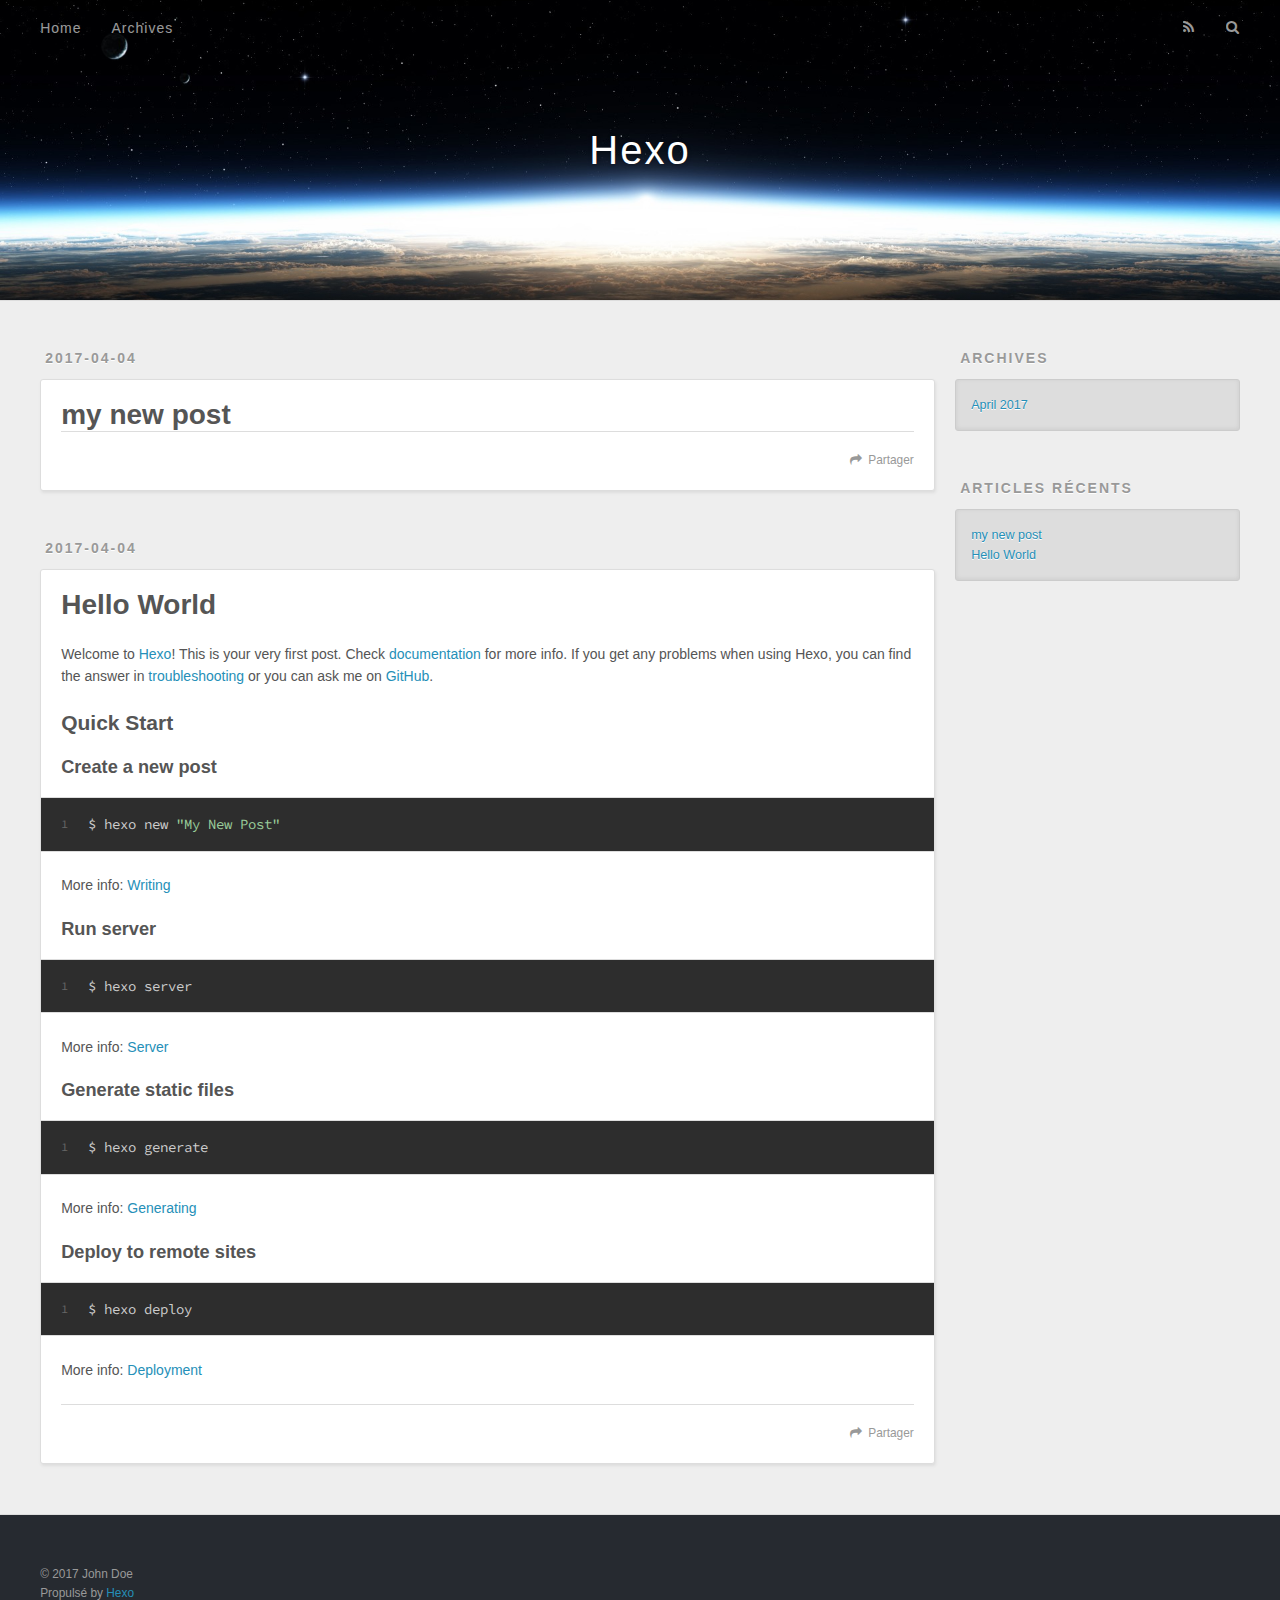
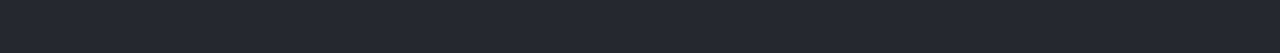
==== index.html @ e457188d "Site updated: 2017-04-04 08:44:00" ====
<!DOCTYPE html>
<html>
<head>
  <meta charset="utf-8">
  
  <title>Hexo</title>
  <meta name="viewport" content="width=device-width, initial-scale=1, maximum-scale=1">
  <meta property="og:type" content="website">
<meta property="og:title" content="Hexo">
<meta property="og:url" content="http://yoursite.com/index.html">
<meta property="og:site_name" content="Hexo">
<meta name="twitter:card" content="summary">
<meta name="twitter:title" content="Hexo">
  
    <link rel="alternate" href="/atom.xml" title="Hexo" type="application/atom+xml">
  
  
    <link rel="icon" href="/favicon.png">
  
  
    <link href="//fonts.googleapis.com/css?family=Source+Code+Pro" rel="stylesheet" type="text/css">
  
  <link rel="stylesheet" href="/css/style.css">
  

</head>

<body>
  <div id="container">
    <div id="wrap">
      <header id="header">
  <div id="banner"></div>
  <div id="header-outer" class="outer">
    <div id="header-title" class="inner">
      <h1 id="logo-wrap">
        <a href="/" id="logo">Hexo</a>
      </h1>
      
    </div>
    <div id="header-inner" class="inner">
      <nav id="main-nav">
        <a id="main-nav-toggle" class="nav-icon"></a>
        
          <a class="main-nav-link" href="/">Home</a>
        
          <a class="main-nav-link" href="/archives">Archives</a>
        
      </nav>
      <nav id="sub-nav">
        
          <a id="nav-rss-link" class="nav-icon" href="/atom.xml" title="Flux RSS"></a>
        
        <a id="nav-search-btn" class="nav-icon" title="Rechercher"></a>
      </nav>
      <div id="search-form-wrap">
        <form action="//google.com/search" method="get" accept-charset="UTF-8" class="search-form"><input type="search" name="q" class="search-form-input" placeholder="Search"><button type="submit" class="search-form-submit">&#xF002;</button><input type="hidden" name="sitesearch" value="http://yoursite.com"></form>
      </div>
    </div>
  </div>
</header>
      <div class="outer">
        <section id="main">
  
    <article id="post-my-new-post" class="article article-type-post" itemscope itemprop="blogPost">
  <div class="article-meta">
    <a href="/2017/04/04/my-new-post/" class="article-date">
  <time datetime="2017-04-04T08:07:03.000Z" itemprop="datePublished">2017-04-04</time>
</a>
    
  </div>
  <div class="article-inner">
    
    
      <header class="article-header">
        
  
    <h1 itemprop="name">
      <a class="article-title" href="/2017/04/04/my-new-post/">my new post</a>
    </h1>
  

      </header>
    
    <div class="article-entry" itemprop="articleBody">
      
        
      
    </div>
    <footer class="article-footer">
      <a data-url="http://yoursite.com/2017/04/04/my-new-post/" data-id="cj13aqd7700019toce6mxoqt7" class="article-share-link">Partager</a>
      
      
    </footer>
  </div>
  
</article>


  
    <article id="post-hello-world" class="article article-type-post" itemscope itemprop="blogPost">
  <div class="article-meta">
    <a href="/2017/04/04/hello-world/" class="article-date">
  <time datetime="2017-04-04T07:59:30.634Z" itemprop="datePublished">2017-04-04</time>
</a>
    
  </div>
  <div class="article-inner">
    
    
      <header class="article-header">
        
  
    <h1 itemprop="name">
      <a class="article-title" href="/2017/04/04/hello-world/">Hello World</a>
    </h1>
  

      </header>
    
    <div class="article-entry" itemprop="articleBody">
      
        <p>Welcome to <a href="https://hexo.io/" target="_blank" rel="external">Hexo</a>! This is your very first post. Check <a href="https://hexo.io/docs/" target="_blank" rel="external">documentation</a> for more info. If you get any problems when using Hexo, you can find the answer in <a href="https://hexo.io/docs/troubleshooting.html" target="_blank" rel="external">troubleshooting</a> or you can ask me on <a href="https://github.com/hexojs/hexo/issues" target="_blank" rel="external">GitHub</a>.</p>
<h2 id="Quick-Start"><a href="#Quick-Start" class="headerlink" title="Quick Start"></a>Quick Start</h2><h3 id="Create-a-new-post"><a href="#Create-a-new-post" class="headerlink" title="Create a new post"></a>Create a new post</h3><figure class="highlight bash"><table><tr><td class="gutter"><pre><div class="line">1</div></pre></td><td class="code"><pre><div class="line">$ hexo new <span class="string">"My New Post"</span></div></pre></td></tr></table></figure>
<p>More info: <a href="https://hexo.io/docs/writing.html" target="_blank" rel="external">Writing</a></p>
<h3 id="Run-server"><a href="#Run-server" class="headerlink" title="Run server"></a>Run server</h3><figure class="highlight bash"><table><tr><td class="gutter"><pre><div class="line">1</div></pre></td><td class="code"><pre><div class="line">$ hexo server</div></pre></td></tr></table></figure>
<p>More info: <a href="https://hexo.io/docs/server.html" target="_blank" rel="external">Server</a></p>
<h3 id="Generate-static-files"><a href="#Generate-static-files" class="headerlink" title="Generate static files"></a>Generate static files</h3><figure class="highlight bash"><table><tr><td class="gutter"><pre><div class="line">1</div></pre></td><td class="code"><pre><div class="line">$ hexo generate</div></pre></td></tr></table></figure>
<p>More info: <a href="https://hexo.io/docs/generating.html" target="_blank" rel="external">Generating</a></p>
<h3 id="Deploy-to-remote-sites"><a href="#Deploy-to-remote-sites" class="headerlink" title="Deploy to remote sites"></a>Deploy to remote sites</h3><figure class="highlight bash"><table><tr><td class="gutter"><pre><div class="line">1</div></pre></td><td class="code"><pre><div class="line">$ hexo deploy</div></pre></td></tr></table></figure>
<p>More info: <a href="https://hexo.io/docs/deployment.html" target="_blank" rel="external">Deployment</a></p>

      
    </div>
    <footer class="article-footer">
      <a data-url="http://yoursite.com/2017/04/04/hello-world/" data-id="cj13aqd7200009toc6gf7w8z1" class="article-share-link">Partager</a>
      
      
    </footer>
  </div>
  
</article>


  

</section>
        
          <aside id="sidebar">
  
    

  
    

  
    
  
    
  <div class="widget-wrap">
    <h3 class="widget-title">Archives</h3>
    <div class="widget">
      <ul class="archive-list"><li class="archive-list-item"><a class="archive-list-link" href="/archives/2017/04/">April 2017</a></li></ul>
    </div>
  </div>


  
    
  <div class="widget-wrap">
    <h3 class="widget-title">Articles récents</h3>
    <div class="widget">
      <ul>
        
          <li>
            <a href="/2017/04/04/my-new-post/">my new post</a>
          </li>
        
          <li>
            <a href="/2017/04/04/hello-world/">Hello World</a>
          </li>
        
      </ul>
    </div>
  </div>

  
</aside>
        
      </div>
      <footer id="footer">
  
  <div class="outer">
    <div id="footer-info" class="inner">
      &copy; 2017 John Doe<br>
      Propulsé by <a href="http://hexo.io/" target="_blank">Hexo</a>
    </div>
  </div>
</footer>
    </div>
    <nav id="mobile-nav">
  
    <a href="/" class="mobile-nav-link">Home</a>
  
    <a href="/archives" class="mobile-nav-link">Archives</a>
  
</nav>
    

<script src="//ajax.googleapis.com/ajax/libs/jquery/2.0.3/jquery.min.js"></script>


  <link rel="stylesheet" href="/fancybox/jquery.fancybox.css">
  <script src="/fancybox/jquery.fancybox.pack.js"></script>


<script src="/js/script.js"></script>

  </div>
</body>
</html>
---- css/style.css ----
body {
  width: 100%;
}
body:before,
body:after {
  content: "";
  display: table;
}
body:after {
  clear: both;
}
html,
body,
div,
span,
applet,
object,
iframe,
h1,
h2,
h3,
h4,
h5,
h6,
p,
blockquote,
pre,
a,
abbr,
acronym,
address,
big,
cite,
code,
del,
dfn,
em,
img,
ins,
kbd,
q,
s,
samp,
small,
strike,
strong,
sub,
sup,
tt,
var,
dl,
dt,
dd,
ol,
ul,
li,
fieldset,
form,
label,
legend,
table,
caption,
tbody,
tfoot,
thead,
tr,
th,
td {
  margin: 0;
  padding: 0;
  border: 0;
  outline: 0;
  font-weight: inherit;
  font-style: inherit;
  font-family: inherit;
  font-size: 100%;
  vertical-align: baseline;
}
body {
  line-height: 1;
  color: #000;
  background: #fff;
}
ol,
ul {
  list-style: none;
}
table {
  border-collapse: separate;
  border-spacing: 0;
  vertical-align: middle;
}
caption,
th,
td {
  text-align: left;
  font-weight: normal;
  vertical-align: middle;
}
a img {
  border: none;
}
input,
button {
  margin: 0;
  padding: 0;
}
input::-moz-focus-inner,
button::-moz-focus-inner {
  border: 0;
  padding: 0;
}
@font-face {
  font-family: FontAwesome;
  font-style: normal;
  font-weight: normal;
  src: url("fonts/fontawesome-webfont.eot?v=#4.0.3");
  src: url("fonts/fontawesome-webfont.eot?#iefix&v=#4.0.3") format("embedded-opentype"), url("fonts/fontawesome-webfont.woff?v=#4.0.3") format("woff"), url("fonts/fontawesome-webfont.ttf?v=#4.0.3") format("truetype"), url("fonts/fontawesome-webfont.svg#fontawesomeregular?v=#4.0.3") format("svg");
}
html,
body,
#container {
  height: 100%;
}
body {
  background: #eee;
  font: 14px "Helvetica Neue", Helvetica, Arial, sans-serif;
  -webkit-text-size-adjust: 100%;
}
.outer {
  max-width: 1220px;
  margin: 0 auto;
  padding: 0 20px;
}
.outer:before,
.outer:after {
  content: "";
  display: table;
}
.outer:after {
  clear: both;
}
.inner {
  display: inline;
  float: left;
  width: 98.33333333333333%;
  margin: 0 0.833333333333333%;
}
.left,
.alignleft {
  float: left;
}
.right,
.alignright {
  float: right;
}
.clear {
  clear: both;
}
#container {
  position: relative;
}
.mobile-nav-on {
  overflow: hidden;
}
#wrap {
  height: 100%;
  width: 100%;
  position: absolute;
  top: 0;
  left: 0;
  -webkit-transition: 0.2s ease-out;
  -moz-transition: 0.2s ease-out;
  -ms-transition: 0.2s ease-out;
  transition: 0.2s ease-out;
  z-index: 1;
  background: #eee;
}
.mobile-nav-on #wrap {
  left: 280px;
}
@media screen and (min-width: 768px) {
  #main {
    display: inline;
    float: left;
    width: 73.33333333333333%;
    margin: 0 0.833333333333333%;
  }
}
.article-date,
.article-category-link,
.archive-year,
.widget-title {
  text-decoration: none;
  text-transform: uppercase;
  letter-spacing: 2px;
  color: #999;
  margin-bottom: 1em;
  margin-left: 5px;
  line-height: 1em;
  text-shadow: 0 1px #fff;
  font-weight: bold;
}
.article-inner,
.archive-article-inner {
  background: #fff;
  -webkit-box-shadow: 1px 2px 3px #ddd;
  box-shadow: 1px 2px 3px #ddd;
  border: 1px solid #ddd;
  border-radius: 3px;
}
.article-entry h1,
.widget h1 {
  font-size: 2em;
}
.article-entry h2,
.widget h2 {
  font-size: 1.5em;
}
.article-entry h3,
.widget h3 {
  font-size: 1.3em;
}
.article-entry h4,
.widget h4 {
  font-size: 1.2em;
}
.article-entry h5,
.widget h5 {
  font-size: 1em;
}
.article-entry h6,
.widget h6 {
  font-size: 1em;
  color: #999;
}
.article-entry hr,
.widget hr {
  border: 1px dashed #ddd;
}
.article-entry strong,
.widget strong {
  font-weight: bold;
}
.article-entry em,
.widget em,
.article-entry cite,
.widget cite {
  font-style: italic;
}
.article-entry sup,
.widget sup,
.article-entry sub,
.widget sub {
  font-size: 0.75em;
  line-height: 0;
  position: relative;
  vertical-align: baseline;
}
.article-entry sup,
.widget sup {
  top: -0.5em;
}
.article-entry sub,
.widget sub {
  bottom: -0.2em;
}
.article-entry small,
.widget small {
  font-size: 0.85em;
}
.article-entry acronym,
.widget acronym,
.article-entry abbr,
.widget abbr {
  border-bottom: 1px dotted;
}
.article-entry ul,
.widget ul,
.article-entry ol,
.widget ol,
.article-entry dl,
.widget dl {
  margin: 0 20px;
  line-height: 1.6em;
}
.article-entry ul ul,
.widget ul ul,
.article-entry ol ul,
.widget ol ul,
.article-entry ul ol,
.widget ul ol,
.article-entry ol ol,
.widget ol ol {
  margin-top: 0;
  margin-bottom: 0;
}
.article-entry ul,
.widget ul {
  list-style: disc;
}
.article-entry ol,
.widget ol {
  list-style: decimal;
}
.article-entry dt,
.widget dt {
  font-weight: bold;
}
#header {
  height: 300px;
  position: relative;
  border-bottom: 1px solid #ddd;
}
#header:before,
#header:after {
  content: "";
  position: absolute;
  left: 0;
  right: 0;
  height: 40px;
}
#header:before {
  top: 0;
  background: -webkit-linear-gradient(rgba(0,0,0,0.2), transparent);
  background: -moz-linear-gradient(rgba(0,0,0,0.2), transparent);
  background: -ms-linear-gradient(rgba(0,0,0,0.2), transparent);
  background: linear-gradient(rgba(0,0,0,0.2), transparent);
}
#header:after {
  bottom: 0;
  background: -webkit-linear-gradient(transparent, rgba(0,0,0,0.2));
  background: -moz-linear-gradient(transparent, rgba(0,0,0,0.2));
  background: -ms-linear-gradient(transparent, rgba(0,0,0,0.2));
  background: linear-gradient(transparent, rgba(0,0,0,0.2));
}
#header-outer {
  height: 100%;
  position: relative;
}
#header-inner {
  position: relative;
  overflow: hidden;
}
#banner {
  position: absolute;
  top: 0;
  left: 0;
  width: 100%;
  height: 100%;
  background: url("images/banner.jpg") center #000;
  -webkit-background-size: cover;
  -moz-background-size: cover;
  background-size: cover;
  z-index: -1;
}
#header-title {
  text-align: center;
  height: 40px;
  position: absolute;
  top: 50%;
  left: 0;
  margin-top: -20px;
}
#logo,
#subtitle {
  text-decoration: none;
  color: #fff;
  font-weight: 300;
  text-shadow: 0 1px 4px rgba(0,0,0,0.3);
}
#logo {
  font-size: 40px;
  line-height: 40px;
  letter-spacing: 2px;
}
#subtitle {
  font-size: 16px;
  line-height: 16px;
  letter-spacing: 1px;
}
#subtitle-wrap {
  margin-top: 16px;
}
#main-nav {
  float: left;
  margin-left: -15px;
}
.nav-icon,
.main-nav-link {
  float: left;
  color: #fff;
  opacity: 0.6;
  text-decoration: none;
  text-shadow: 0 1px rgba(0,0,0,0.2);
  -webkit-transition: opacity 0.2s;
  -moz-transition: opacity 0.2s;
  -ms-transition: opacity 0.2s;
  transition: opacity 0.2s;
  display: block;
  padding: 20px 15px;
}
.nav-icon:hover,
.main-nav-link:hover {
  opacity: 1;
}
.nav-icon {
  font-family: FontAwesome;
  text-align: center;
  font-size: 14px;
  width: 14px;
  height: 14px;
  padding: 20px 15px;
  position: relative;
  cursor: pointer;
}
.main-nav-link {
  font-weight: 300;
  letter-spacing: 1px;
}
@media screen and (max-width: 479px) {
  .main-nav-link {
    display: none;
  }
}
#main-nav-toggle {
  display: none;
}
#main-nav-toggle:before {
  content: "\f0c9";
}
@media screen and (max-width: 479px) {
  #main-nav-toggle {
    display: block;
  }
}
#sub-nav {
  float: right;
  margin-right: -15px;
}
#nav-rss-link:before {
  content: "\f09e";
}
#nav-search-btn:before {
  content: "\f002";
}
#search-form-wrap {
  position: absolute;
  top: 15px;
  width: 150px;
  height: 30px;
  right: -150px;
  opacity: 0;
  -webkit-transition: 0.2s ease-out;
  -moz-transition: 0.2s ease-out;
  -ms-transition: 0.2s ease-out;
  transition: 0.2s ease-out;
}
#search-form-wrap.on {
  opacity: 1;
  right: 0;
}
@media screen and (max-width: 479px) {
  #search-form-wrap {
    width: 100%;
    right: -100%;
  }
}
.search-form {
  position: absolute;
  top: 0;
  left: 0;
  right: 0;
  background: #fff;
  padding: 5px 15px;
  border-radius: 15px;
  -webkit-box-shadow: 0 0 10px rgba(0,0,0,0.3);
  box-shadow: 0 0 10px rgba(0,0,0,0.3);
}
.search-form-input {
  border: none;
  background: none;
  color: #555;
  width: 100%;
  font: 13px "Helvetica Neue", Helvetica, Arial, sans-serif;
  outline: none;
}
.search-form-input::-webkit-search-results-decoration,
.search-form-input::-webkit-search-cancel-button {
  -webkit-appearance: none;
}
.search-form-submit {
  position: absolute;
  top: 50%;
  right: 10px;
  margin-top: -7px;
  font: 13px FontAwesome;
  border: none;
  background: none;
  color: #bbb;
  cursor: pointer;
}
.search-form-submit:hover,
.search-form-submit:focus {
  color: #777;
}
.article {
  margin: 50px 0;
}
.article-inner {
  overflow: hidden;
}
.article-meta:before,
.article-meta:after {
  content: "";
  display: table;
}
.article-meta:after {
  clear: both;
}
.article-date {
  float: left;
}
.article-category {
  float: left;
  line-height: 1em;
  color: #ccc;
  text-shadow: 0 1px #fff;
  margin-left: 8px;
}
.article-category:before {
  content: "\2022";
}
.article-category-link {
  margin: 0 12px 1em;
}
.article-header {
  padding: 20px 20px 0;
}
.article-title {
  text-decoration: none;
  font-size: 2em;
  font-weight: bold;
  color: #555;
  line-height: 1.1em;
  -webkit-transition: color 0.2s;
  -moz-transition: color 0.2s;
  -ms-transition: color 0.2s;
  transition: color 0.2s;
}
a.article-title:hover {
  color: #258fb8;
}
.article-entry {
  color: #555;
  padding: 0 20px;
}
.article-entry:before,
.article-entry:after {
  content: "";
  display: table;
}
.article-entry:after {
  clear: both;
}
.article-entry p,
.article-entry table {
  line-height: 1.6em;
  margin: 1.6em 0;
}
.article-entry h1,
.article-entry h2,
.article-entry h3,
.article-entry h4,
.article-entry h5,
.article-entry h6 {
  font-weight: bold;
}
.article-entry h1,
.article-entry h2,
.article-entry h3,
.article-entry h4,
.article-entry h5,
.article-entry h6 {
  line-height: 1.1em;
  margin: 1.1em 0;
}
.article-entry a {
  color: #258fb8;
  text-decoration: none;
}
.article-entry a:hover {
  text-decoration: underline;
}
.article-entry ul,
.article-entry ol,
.article-entry dl {
  margin-top: 1.6em;
  margin-bottom: 1.6em;
}
.article-entry img,
.article-entry video {
  max-width: 100%;
  height: auto;
  display: block;
  margin: auto;
}
.article-entry iframe {
  border: none;
}
.article-entry table {
  width: 100%;
  border-collapse: collapse;
  border-spacing: 0;
}
.article-entry th {
  font-weight: bold;
  border-bottom: 3px solid #ddd;
  padding-bottom: 0.5em;
}
.article-entry td {
  border-bottom: 1px solid #ddd;
  padding: 10px 0;
}
.article-entry blockquote {
  font-family: Georgia, "Times New Roman", serif;
  font-size: 1.4em;
  margin: 1.6em 20px;
  text-align: center;
}
.article-entry blockquote footer {
  font-size: 14px;
  margin: 1.6em 0;
  font-family: "Helvetica Neue", Helvetica, Arial, sans-serif;
}
.article-entry blockquote footer cite:before {
  content: "—";
  padding: 0 0.5em;
}
.article-entry .pullquote {
  text-align: left;
  width: 45%;
  margin: 0;
}
.article-entry .pullquote.left {
  margin-left: 0.5em;
  margin-right: 1em;
}
.article-entry .pullquote.right {
  margin-right: 0.5em;
  margin-left: 1em;
}
.article-entry .caption {
  color: #999;
  display: block;
  font-size: 0.9em;
  margin-top: 0.5em;
  position: relative;
  text-align: center;
}
.article-entry .video-container {
  position: relative;
  padding-top: 56.25%;
  height: 0;
  overflow: hidden;
}
.article-entry .video-container iframe,
.article-entry .video-container object,
.article-entry .video-container embed {
  position: absolute;
  top: 0;
  left: 0;
  width: 100%;
  height: 100%;
  margin-top: 0;
}
.article-more-link a {
  display: inline-block;
  line-height: 1em;
  padding: 6px 15px;
  border-radius: 15px;
  background: #eee;
  color: #999;
  text-shadow: 0 1px #fff;
  text-decoration: none;
}
.article-more-link a:hover {
  background: #258fb8;
  color: #fff;
  text-decoration: none;
  text-shadow: 0 1px #1e7293;
}
.article-footer {
  font-size: 0.85em;
  line-height: 1.6em;
  border-top: 1px solid #ddd;
  padding-top: 1.6em;
  margin: 0 20px 20px;
}
.article-footer:before,
.article-footer:after {
  content: "";
  display: table;
}
.article-footer:after {
  clear: both;
}
.article-footer a {
  color: #999;
  text-decoration: none;
}
.article-footer a:hover {
  color: #555;
}
.article-tag-list-item {
  float: left;
  margin-right: 10px;
}
.article-tag-list-link:before {
  content: "#";
}
.article-comment-link {
  float: right;
}
.article-comment-link:before {
  content: "\f075";
  font-family: FontAwesome;
  padding-right: 8px;
}
.article-share-link {
  cursor: pointer;
  float: right;
  margin-left: 20px;
}
.article-share-link:before {
  content: "\f064";
  font-family: FontAwesome;
  padding-right: 6px;
}
#article-nav {
  position: relative;
}
#article-nav:before,
#article-nav:after {
  content: "";
  display: table;
}
#article-nav:after {
  clear: both;
}
@media screen and (min-width: 768px) {
  #article-nav {
    margin: 50px 0;
  }
  #article-nav:before {
    width: 8px;
    height: 8px;
    position: absolute;
    top: 50%;
    left: 50%;
    margin-top: -4px;
    margin-left: -4px;
    content: "";
    border-radius: 50%;
    background: #ddd;
    -webkit-box-shadow: 0 1px 2px #fff;
    box-shadow: 0 1px 2px #fff;
  }
}
.article-nav-link-wrap {
  text-decoration: none;
  text-shadow: 0 1px #fff;
  color: #999;
  -webkit-box-sizing: border-box;
  -moz-box-sizing: border-box;
  box-sizing: border-box;
  margin-top: 50px;
  text-align: center;
  display: block;
}
.article-nav-link-wrap:hover {
  color: #555;
}
@media screen and (min-width: 768px) {
  .article-nav-link-wrap {
    width: 50%;
    margin-top: 0;
  }
}
@media screen and (min-width: 768px) {
  #article-nav-newer {
    float: left;
    text-align: right;
    padding-right: 20px;
  }
}
@media screen and (min-width: 768px) {
  #article-nav-older {
    float: right;
    text-align: left;
    padding-left: 20px;
  }
}
.article-nav-caption {
  text-transform: uppercase;
  letter-spacing: 2px;
  color: #ddd;
  line-height: 1em;
  font-weight: bold;
}
#article-nav-newer .article-nav-caption {
  margin-right: -2px;
}
.article-nav-title {
  font-size: 0.85em;
  line-height: 1.6em;
  margin-top: 0.5em;
}
.article-share-box {
  position: absolute;
  display: none;
  background: #fff;
  -webkit-box-shadow: 1px 2px 10px rgba(0,0,0,0.2);
  box-shadow: 1px 2px 10px rgba(0,0,0,0.2);
  border-radius: 3px;
  margin-left: -145px;
  overflow: hidden;
  z-index: 1;
}
.article-share-box.on {
  display: block;
}
.article-share-input {
  width: 100%;
  background: none;
  -webkit-box-sizing: border-box;
  -moz-box-sizing: border-box;
  box-sizing: border-box;
  font: 14px "Helvetica Neue", Helvetica, Arial, sans-serif;
  padding: 0 15px;
  color: #555;
  outline: none;
  border: 1px solid #ddd;
  border-radius: 3px 3px 0 0;
  height: 36px;
  line-height: 36px;
}
.article-share-links {
  background: #eee;
}
.article-share-links:before,
.article-share-links:after {
  content: "";
  display: table;
}
.article-share-links:after {
  clear: both;
}
.article-share-twitter,
.article-share-facebook,
.article-share-pinterest,
.article-share-google {
  width: 50px;
  height: 36px;
  display: block;
  float: left;
  position: relative;
  color: #999;
  text-shadow: 0 1px #fff;
}
.article-share-twitter:before,
.article-share-facebook:before,
.article-share-pinterest:before,
.article-share-google:before {
  font-size: 20px;
  font-family: FontAwesome;
  width: 20px;
  height: 20px;
  position: absolute;
  top: 50%;
  left: 50%;
  margin-top: -10px;
  margin-left: -10px;
  text-align: center;
}
.article-share-twitter:hover,
.article-share-facebook:hover,
.article-share-pinterest:hover,
.article-share-google:hover {
  color: #fff;
}
.article-share-twitter:before {
  content: "\f099";
}
.article-share-twitter:hover {
  background: #00aced;
  text-shadow: 0 1px #008abe;
}
.article-share-facebook:before {
  content: "\f09a";
}
.article-share-facebook:hover {
  background: #3b5998;
  text-shadow: 0 1px #2f477a;
}
.article-share-pinterest:before {
  content: "\f0d2";
}
.article-share-pinterest:hover {
  background: #cb2027;
  text-shadow: 0 1px #a21a1f;
}
.article-share-google:before {
  content: "\f0d5";
}
.article-share-google:hover {
  background: #dd4b39;
  text-shadow: 0 1px #be3221;
}
.article-gallery {
  background: #000;
  position: relative;
}
.article-gallery-photos {
  position: relative;
  overflow: hidden;
}
.article-gallery-img {
  display: none;
  max-width: 100%;
}
.article-gallery-img:first-child {
  display: block;
}
.article-gallery-img.loaded {
  position: absolute;
  display: block;
}
.article-gallery-img img {
  display: block;
  max-width: 100%;
  margin: 0 auto;
}
#comments {
  background: #fff;
  -webkit-box-shadow: 1px 2px 3px #ddd;
  box-shadow: 1px 2px 3px #ddd;
  padding: 20px;
  border: 1px solid #ddd;
  border-radius: 3px;
  margin: 50px 0;
}
#comments a {
  color: #258fb8;
}
.archives-wrap {
  margin: 50px 0;
}
.archives:before,
.archives:after {
  content: "";
  display: table;
}
.archives:after {
  clear: both;
}
.archive-year-wrap {
  margin-bottom: 1em;
}
.archives {
  -webkit-column-gap: 10px;
  -moz-column-gap: 10px;
  column-gap: 10px;
}
@media screen and (min-width: 480px) and (max-width: 767px) {
  .archives {
    -webkit-column-count: 2;
    -moz-column-count: 2;
    column-count: 2;
  }
}
@media screen and (min-width: 768px) {
  .archives {
    -webkit-column-count: 3;
    -moz-column-count: 3;
    column-count: 3;
  }
}
.archive-article {
  -webkit-column-break-inside: avoid;
  page-break-inside: avoid;
  overflow: hidden;
  break-inside: avoid-column;
}
.archive-article-inner {
  padding: 10px;
  margin-bottom: 15px;
}
.archive-article-title {
  text-decoration: none;
  font-weight: bold;
  color: #555;
  -webkit-transition: color 0.2s;
  -moz-transition: color 0.2s;
  -ms-transition: color 0.2s;
  transition: color 0.2s;
  line-height: 1.6em;
}
.archive-article-title:hover {
  color: #258fb8;
}
.archive-article-footer {
  margin-top: 1em;
}
.archive-article-date {
  color: #999;
  text-decoration: none;
  font-size: 0.85em;
  line-height: 1em;
  margin-bottom: 0.5em;
  display: block;
}
#page-nav {
  margin: 50px auto;
  background: #fff;
  -webkit-box-shadow: 1px 2px 3px #ddd;
  box-shadow: 1px 2px 3px #ddd;
  border: 1px solid #ddd;
  border-radius: 3px;
  text-align: center;
  color: #999;
  overflow: hidden;
}
#page-nav:before,
#page-nav:after {
  content: "";
  display: table;
}
#page-nav:after {
  clear: both;
}
#page-nav a,
#page-nav span {
  padding: 10px 20px;
  line-height: 1;
  height: 2ex;
}
#page-nav a {
  color: #999;
  text-decoration: none;
}
#page-nav a:hover {
  background: #999;
  color: #fff;
}
#page-nav .prev {
  float: left;
}
#page-nav .next {
  float: right;
}
#page-nav .page-number {
  display: inline-block;
}
@media screen and (max-width: 479px) {
  #page-nav .page-number {
    display: none;
  }
}
#page-nav .current {
  color: #555;
  font-weight: bold;
}
#page-nav .space {
  color: #ddd;
}
#footer {
  background: #262a30;
  padding: 50px 0;
  border-top: 1px solid #ddd;
  color: #999;
}
#footer a {
  color: #258fb8;
  text-decoration: none;
}
#footer a:hover {
  text-decoration: underline;
}
#footer-info {
  line-height: 1.6em;
  font-size: 0.85em;
}
.article-entry pre,
.article-entry .highlight {
  background: #2d2d2d;
  margin: 0 -20px;
  padding: 15px 20px;
  border-style: solid;
  border-color: #ddd;
  border-width: 1px 0;
  overflow: auto;
  color: #ccc;
  line-height: 22.400000000000002px;
}
.article-entry .highlight .gutter pre,
.article-entry .gist .gist-file .gist-data .line-numbers {
  color: #666;
  font-size: 0.85em;
}
.article-entry pre,
.article-entry code {
  font-family: "Source Code Pro", Consolas, Monaco, Menlo, Consolas, monospace;
}
.article-entry code {
  background: #eee;
  text-shadow: 0 1px #fff;
  padding: 0 0.3em;
}
.article-entry pre code {
  background: none;
  text-shadow: none;
  padding: 0;
}
.article-entry .highlight pre {
  border: none;
  margin: 0;
  padding: 0;
}
.article-entry .highlight table {
  margin: 0;
  width: auto;
}
.article-entry .highlight td {
  border: none;
  padding: 0;
}
.article-entry .highlight figcaption {
  font-size: 0.85em;
  color: #999;
  line-height: 1em;
  margin-bottom: 1em;
}
.article-entry .highlight figcaption:before,
.article-entry .highlight figcaption:after {
  content: "";
  display: table;
}
.article-entry .highlight figcaption:after {
  clear: both;
}
.article-entry .highlight figcaption a {
  float: right;
}
.article-entry .highlight .gutter pre {
  text-align: right;
  padding-right: 20px;
}
.article-entry .highlight .line {
  height: 22.400000000000002px;
}
.article-entry .highlight .line.marked {
  background: #515151;
}
.article-entry .gist {
  margin: 0 -20px;
  border-style: solid;
  border-color: #ddd;
  border-width: 1px 0;
  background: #2d2d2d;
  padding: 15px 20px 15px 0;
}
.article-entry .gist .gist-file {
  border: none;
  font-family: "Source Code Pro", Consolas, Monaco, Menlo, Consolas, monospace;
  margin: 0;
}
.article-entry .gist .gist-file .gist-data {
  background: none;
  border: none;
}
.article-entry .gist .gist-file .gist-data .line-numbers {
  background: none;
  border: none;
  padding: 0 20px 0 0;
}
.article-entry .gist .gist-file .gist-data .line-data {
  padding: 0 !important;
}
.article-entry .gist .gist-file .highlight {
  margin: 0;
  padding: 0;
  border: none;
}
.article-entry .gist .gist-file .gist-meta {
  background: #2d2d2d;
  color: #999;
  font: 0.85em "Helvetica Neue", Helvetica, Arial, sans-serif;
  text-shadow: 0 0;
  padding: 0;
  margin-top: 1em;
  margin-left: 20px;
}
.article-entry .gist .gist-file .gist-meta a {
  color: #258fb8;
  font-weight: normal;
}
.article-entry .gist .gist-file .gist-meta a:hover {
  text-decoration: underline;
}
pre .comment,
pre .title {
  color: #999;
}
pre .variable,
pre .attribute,
pre .tag,
pre .regexp,
pre .ruby .constant,
pre .xml .tag .title,
pre .xml .pi,
pre .xml .doctype,
pre .html .doctype,
pre .css .id,
pre .css .class,
pre .css .pseudo {
  color: #f2777a;
}
pre .number,
pre .preprocessor,
pre .built_in,
pre .literal,
pre .params,
pre .constant {
  color: #f99157;
}
pre .class,
pre .ruby .class .title,
pre .css .rules .attribute {
  color: #9c9;
}
pre .string,
pre .value,
pre .inheritance,
pre .header,
pre .ruby .symbol,
pre .xml .cdata {
  color: #9c9;
}
pre .css .hexcolor {
  color: #6cc;
}
pre .function,
pre .python .decorator,
pre .python .title,
pre .ruby .function .title,
pre .ruby .title .keyword,
pre .perl .sub,
pre .javascript .title,
pre .coffeescript .title {
  color: #69c;
}
pre .keyword,
pre .javascript .function {
  color: #c9c;
}
@media screen and (max-width: 479px) {
  #mobile-nav {
    position: absolute;
    top: 0;
    left: 0;
    width: 280px;
    height: 100%;
    background: #191919;
    border-right: 1px solid #fff;
  }
}
@media screen and (max-width: 479px) {
  .mobile-nav-link {
    display: block;
    color: #999;
    text-decoration: none;
    padding: 15px 20px;
    font-weight: bold;
  }
  .mobile-nav-link:hover {
    color: #fff;
  }
}
@media screen and (min-width: 768px) {
  #sidebar {
    display: inline;
    float: left;
    width: 23.333333333333332%;
    margin: 0 0.833333333333333%;
  }
}
.widget-wrap {
  margin: 50px 0;
}
.widget {
  color: #777;
  text-shadow: 0 1px #fff;
  background: #ddd;
  -webkit-box-shadow: 0 -1px 4px #ccc inset;
  box-shadow: 0 -1px 4px #ccc inset;
  border: 1px solid #ccc;
  padding: 15px;
  border-radius: 3px;
}
.widget a {
  color: #258fb8;
  text-decoration: none;
}
.widget a:hover {
  text-decoration: underline;
}
.widget ul ul,
.widget ol ul,
.widget dl ul,
.widget ul ol,
.widget ol ol,
.widget dl ol,
.widget ul dl,
.widget ol dl,
.widget dl dl {
  margin-left: 15px;
  list-style: disc;
}
.widget {
  line-height: 1.6em;
  word-wrap: break-word;
  font-size: 0.9em;
}
.widget ul,
.widget ol {
  list-style: none;
  margin: 0;
}
.widget ul ul,
.widget ol ul,
.widget ul ol,
.widget ol ol {
  margin: 0 20px;
}
.widget ul ul,
.widget ol ul {
  list-style: disc;
}
.widget ul ol,
.widget ol ol {
  list-style: decimal;
}
.category-list-count,
.tag-list-count,
.archive-list-count {
  padding-left: 5px;
  color: #999;
  font-size: 0.85em;
}
.category-list-count:before,
.tag-list-count:before,
.archive-list-count:before {
  content: "(";
}
.category-list-count:after,
.tag-list-count:after,
.archive-list-count:after {
  content: ")";
}
.tagcloud a {
  margin-right: 5px;
  display: inline-block;
}
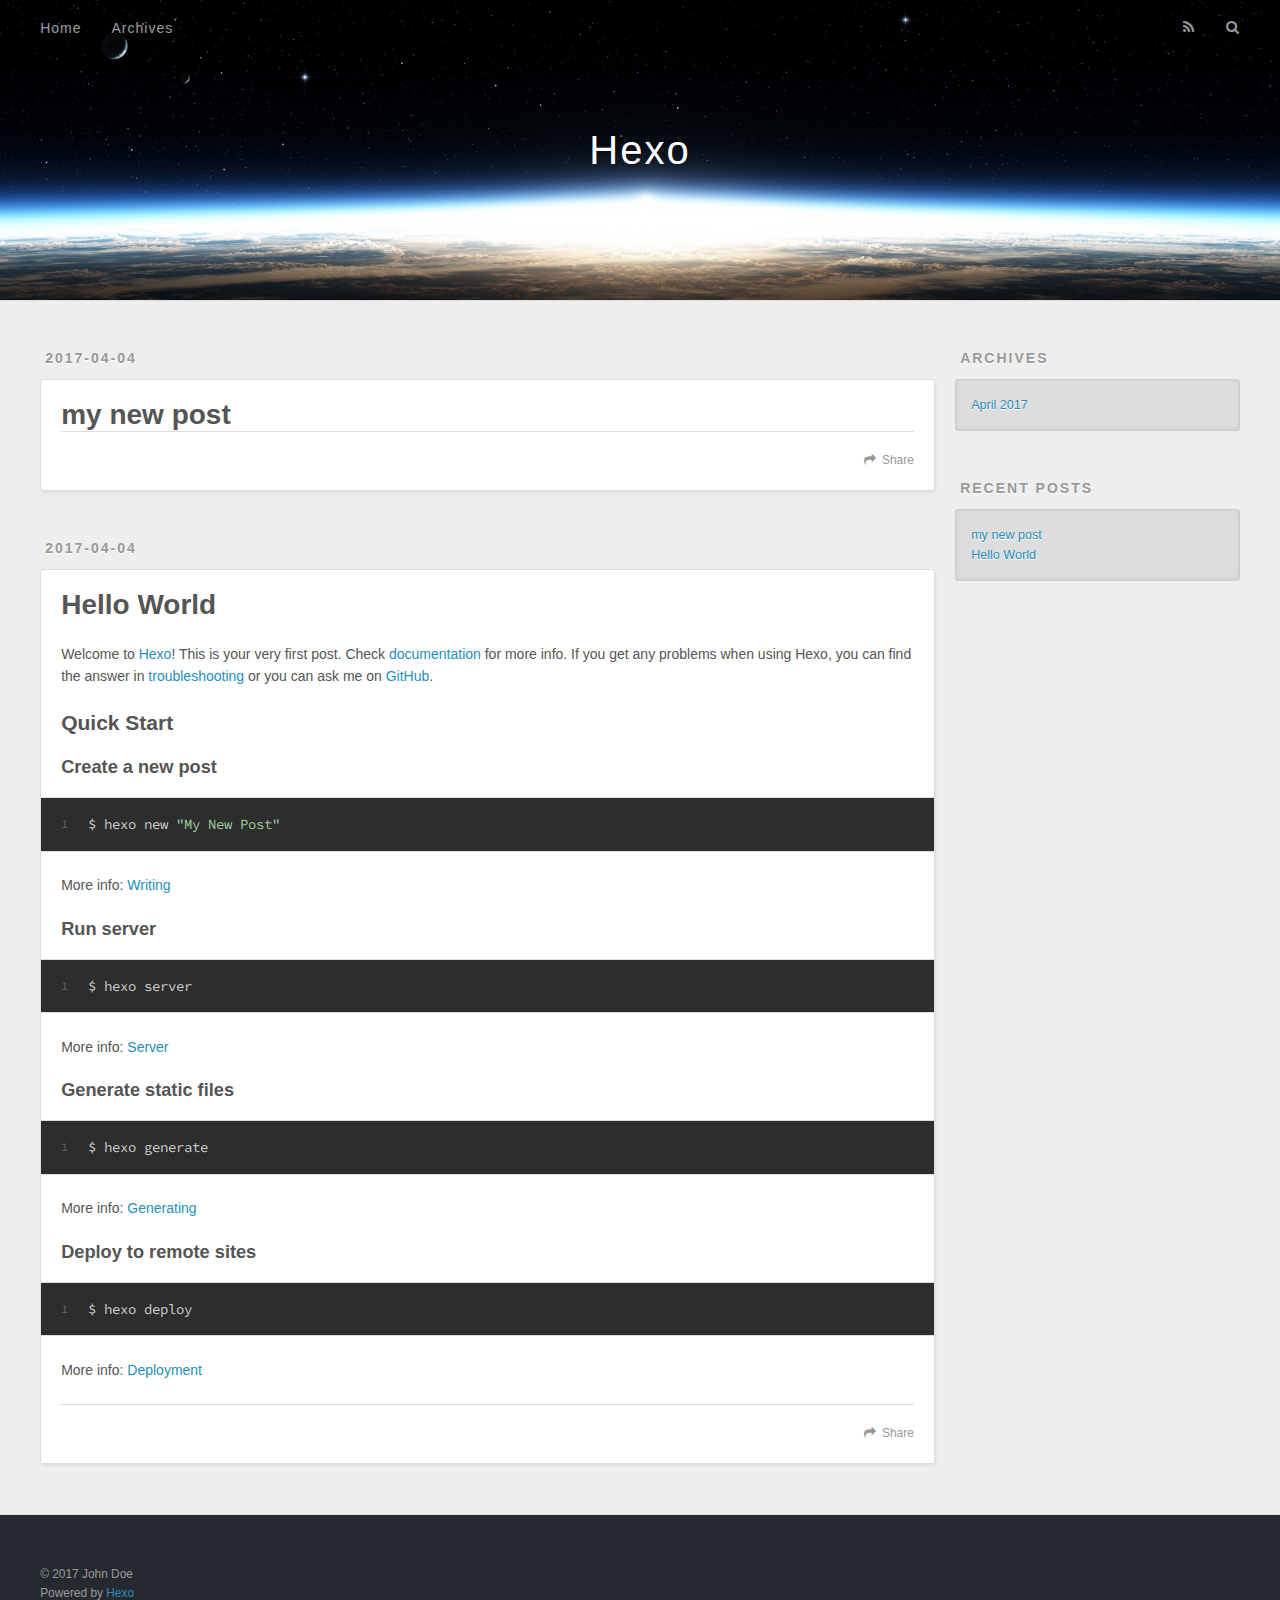
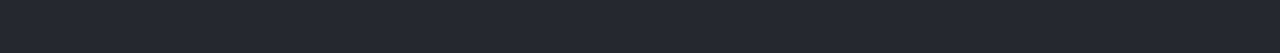
==== commit cf48e92e: "Site updated: 2017-04-04 08:55:29" ====
--- a/index.html
+++ b/index.html
@@ -48,9 +48,9 @@
       </nav>
       <nav id="sub-nav">
         
-          <a id="nav-rss-link" class="nav-icon" href="/atom.xml" title="Flux RSS"></a>
-        
-        <a id="nav-search-btn" class="nav-icon" title="Rechercher"></a>
+          <a id="nav-rss-link" class="nav-icon" href="/atom.xml" title="RSS Feed"></a>
+        
+        <a id="nav-search-btn" class="nav-icon" title="Search"></a>
       </nav>
       <div id="search-form-wrap">
         <form action="//google.com/search" method="get" accept-charset="UTF-8" class="search-form"><input type="search" name="q" class="search-form-input" placeholder="Search"><button type="submit" class="search-form-submit">&#xF002;</button><input type="hidden" name="sitesearch" value="http://yoursite.com"></form>
@@ -87,7 +87,7 @@
       
     </div>
     <footer class="article-footer">
-      <a data-url="http://yoursite.com/2017/04/04/my-new-post/" data-id="cj13aqd7700019toce6mxoqt7" class="article-share-link">Partager</a>
+      <a data-url="http://yoursite.com/2017/04/04/my-new-post/" data-id="cj13b7gcl0001cjocsmuw2t18" class="article-share-link">Share</a>
       
       
     </footer>
@@ -132,7 +132,7 @@
       
     </div>
     <footer class="article-footer">
-      <a data-url="http://yoursite.com/2017/04/04/hello-world/" data-id="cj13aqd7200009toc6gf7w8z1" class="article-share-link">Partager</a>
+      <a data-url="http://yoursite.com/2017/04/04/hello-world/" data-id="cj13b7gch0000cjocjk4t3api" class="article-share-link">Share</a>
       
       
     </footer>
@@ -167,7 +167,7 @@
   
     
   <div class="widget-wrap">
-    <h3 class="widget-title">Articles récents</h3>
+    <h3 class="widget-title">Recent Posts</h3>
     <div class="widget">
       <ul>
         
@@ -192,7 +192,7 @@
   <div class="outer">
     <div id="footer-info" class="inner">
       &copy; 2017 John Doe<br>
-      Propulsé by <a href="http://hexo.io/" target="_blank">Hexo</a>
+      Powered by <a href="http://hexo.io/" target="_blank">Hexo</a>
     </div>
   </div>
 </footer>
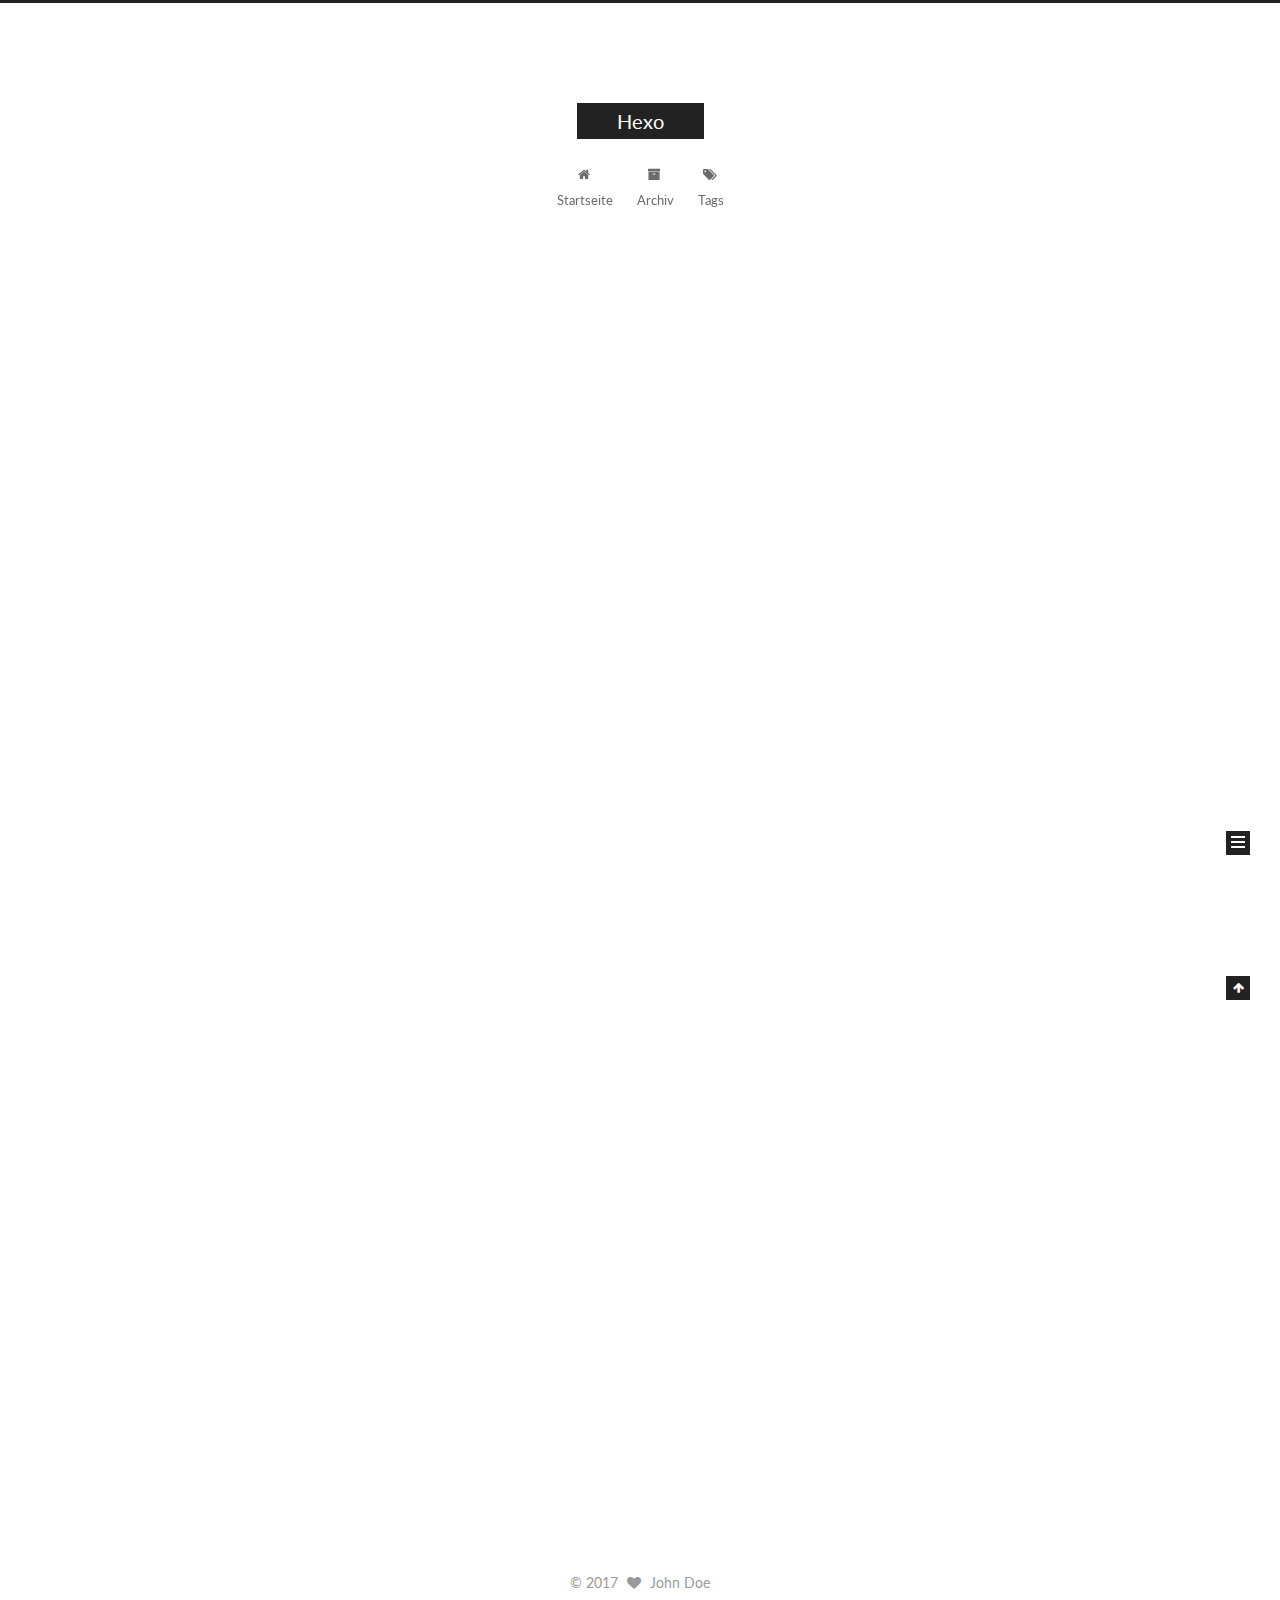
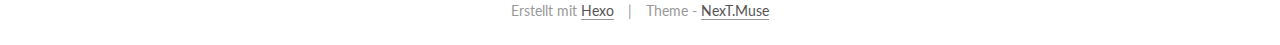
==== commit 1fab6d2d: "Site updated: 2017-04-04 16:43:50" ====
--- a/index.html
+++ b/index.html
@@ -1,125 +1,450 @@
-<!DOCTYPE html>
-<html>
+<!doctype html>
+
+
+
+  
+
+
+<html class="theme-next muse use-motion" lang="">
 <head>
-  <meta charset="utf-8">
-  
-  <title>Hexo</title>
-  <meta name="viewport" content="width=device-width, initial-scale=1, maximum-scale=1">
-  <meta property="og:type" content="website">
+  <meta charset="UTF-8"/>
+<meta http-equiv="X-UA-Compatible" content="IE=edge" />
+<meta name="viewport" content="width=device-width, initial-scale=1, maximum-scale=1"/>
+
+
+
+<meta http-equiv="Cache-Control" content="no-transform" />
+<meta http-equiv="Cache-Control" content="no-siteapp" />
+
+
+
+
+
+
+
+
+
+
+
+
+
+
+
+  
+  
+  <link href="/lib/fancybox/source/jquery.fancybox.css?v=2.1.5" rel="stylesheet" type="text/css" />
+
+
+
+
+  
+  
+  
+  
+
+  
+    
+    
+  
+
+  
+
+  
+
+  
+
+  
+
+  
+    
+    
+    <link href="//fonts.googleapis.com/css?family=Lato:300,300italic,400,400italic,700,700italic&subset=latin,latin-ext" rel="stylesheet" type="text/css">
+  
+
+
+
+
+
+
+<link href="/lib/font-awesome/css/font-awesome.min.css?v=4.6.2" rel="stylesheet" type="text/css" />
+
+<link href="/css/main.css?v=5.1.0" rel="stylesheet" type="text/css" />
+
+
+  <meta name="keywords" content="Hexo, NexT" />
+
+
+
+
+
+
+
+
+  <link rel="shortcut icon" type="image/x-icon" href="/favicon.ico?v=5.1.0" />
+
+
+
+
+
+
+<meta property="og:type" content="website">
 <meta property="og:title" content="Hexo">
 <meta property="og:url" content="http://yoursite.com/index.html">
 <meta property="og:site_name" content="Hexo">
 <meta name="twitter:card" content="summary">
 <meta name="twitter:title" content="Hexo">
-  
-    <link rel="alternate" href="/atom.xml" title="Hexo" type="application/atom+xml">
-  
-  
-    <link rel="icon" href="/favicon.png">
-  
-  
-    <link href="//fonts.googleapis.com/css?family=Source+Code+Pro" rel="stylesheet" type="text/css">
-  
-  <link rel="stylesheet" href="/css/style.css">
-  
-
+
+
+
+<script type="text/javascript" id="hexo.configurations">
+  var NexT = window.NexT || {};
+  var CONFIG = {
+    root: '/',
+    scheme: 'Muse',
+    sidebar: {"position":"left","display":"post","offset":12,"offset_float":0,"b2t":false,"scrollpercent":false},
+    fancybox: true,
+    motion: true,
+    duoshuo: {
+      userId: '0',
+      author: 'Author'
+    },
+    algolia: {
+      applicationID: '',
+      apiKey: '',
+      indexName: '',
+      hits: {"per_page":10},
+      labels: {"input_placeholder":"Search for Posts","hits_empty":"We didn't find any results for the search: ${query}","hits_stats":"${hits} results found in ${time} ms"}
+    }
+  };
+</script>
+
+
+
+  <link rel="canonical" href="http://yoursite.com/"/>
+
+
+
+
+
+  <title> Hexo </title>
 </head>
 
-<body>
-  <div id="container">
-    <div id="wrap">
-      <header id="header">
-  <div id="banner"></div>
-  <div id="header-outer" class="outer">
-    <div id="header-title" class="inner">
-      <h1 id="logo-wrap">
-        <a href="/" id="logo">Hexo</a>
-      </h1>
-      
-    </div>
-    <div id="header-inner" class="inner">
-      <nav id="main-nav">
-        <a id="main-nav-toggle" class="nav-icon"></a>
-        
-          <a class="main-nav-link" href="/">Home</a>
-        
-          <a class="main-nav-link" href="/archives">Archives</a>
-        
-      </nav>
-      <nav id="sub-nav">
-        
-          <a id="nav-rss-link" class="nav-icon" href="/atom.xml" title="RSS Feed"></a>
-        
-        <a id="nav-search-btn" class="nav-icon" title="Search"></a>
-      </nav>
-      <div id="search-form-wrap">
-        <form action="//google.com/search" method="get" accept-charset="UTF-8" class="search-form"><input type="search" name="q" class="search-form-input" placeholder="Search"><button type="submit" class="search-form-submit">&#xF002;</button><input type="hidden" name="sitesearch" value="http://yoursite.com"></form>
-      </div>
-    </div>
+<body itemscope itemtype="http://schema.org/WebPage" lang="">
+
+  
+
+
+
+
+
+
+
+
+
+
+
+
+
+
+  
+  
+    
+  
+
+  <div class="container sidebar-position-left 
+   page-home 
+ ">
+    <div class="headband"></div>
+
+    <header id="header" class="header" itemscope itemtype="http://schema.org/WPHeader">
+      <div class="header-inner"><div class="site-brand-wrapper">
+  <div class="site-meta ">
+    
+
+    <div class="custom-logo-site-title">
+      <a href="/"  class="brand" rel="start">
+        <span class="logo-line-before"><i></i></span>
+        <span class="site-title">Hexo</span>
+        <span class="logo-line-after"><i></i></span>
+      </a>
+    </div>
+      
+        <p class="site-subtitle"></p>
+      
   </div>
-</header>
-      <div class="outer">
-        <section id="main">
-  
-    <article id="post-my-new-post" class="article article-type-post" itemscope itemprop="blogPost">
-  <div class="article-meta">
-    <a href="/2017/04/04/my-new-post/" class="article-date">
-  <time datetime="2017-04-04T08:07:03.000Z" itemprop="datePublished">2017-04-04</time>
-</a>
-    
+
+  <div class="site-nav-toggle">
+    <button>
+      <span class="btn-bar"></span>
+      <span class="btn-bar"></span>
+      <span class="btn-bar"></span>
+    </button>
   </div>
-  <div class="article-inner">
-    
-    
-      <header class="article-header">
-        
-  
-    <h1 itemprop="name">
-      <a class="article-title" href="/2017/04/04/my-new-post/">my new post</a>
-    </h1>
-  
-
+</div>
+
+<nav class="site-nav">
+  
+
+  
+    <ul id="menu" class="menu">
+      
+        
+        <li class="menu-item menu-item-home">
+          <a href="/" rel="section">
+            
+              <i class="menu-item-icon fa fa-fw fa-home"></i> <br />
+            
+            Startseite
+          </a>
+        </li>
+      
+        
+        <li class="menu-item menu-item-archives">
+          <a href="/archives" rel="section">
+            
+              <i class="menu-item-icon fa fa-fw fa-archive"></i> <br />
+            
+            Archiv
+          </a>
+        </li>
+      
+        
+        <li class="menu-item menu-item-tags">
+          <a href="/tags" rel="section">
+            
+              <i class="menu-item-icon fa fa-fw fa-tags"></i> <br />
+            
+            Tags
+          </a>
+        </li>
+      
+
+      
+    </ul>
+  
+
+  
+</nav>
+
+
+
+ </div>
+    </header>
+
+    <main id="main" class="main">
+      <div class="main-inner">
+        <div class="content-wrap">
+          <div id="content" class="content">
+            
+  <section id="posts" class="posts-expand">
+    
+      
+
+  
+
+  
+  
+  
+
+  <article class="post post-type-normal " itemscope itemtype="http://schema.org/Article">
+    <link itemprop="mainEntityOfPage" href="http://yoursite.com/2017/04/04/my-new-post/">
+
+    <span hidden itemprop="author" itemscope itemtype="http://schema.org/Person">
+      <meta itemprop="name" content="John Doe">
+      <meta itemprop="description" content="">
+      <meta itemprop="image" content="/images/avatar.gif">
+    </span>
+
+    <span hidden itemprop="publisher" itemscope itemtype="http://schema.org/Organization">
+      <meta itemprop="name" content="Hexo">
+    </span>
+
+    
+      <header class="post-header">
+
+        
+        
+          <h1 class="post-title" itemprop="name headline">
+            
+            
+              
+                
+                <a class="post-title-link" href="/2017/04/04/my-new-post/" itemprop="url">
+                  my new post
+                </a>
+              
+            
+          </h1>
+        
+
+        <div class="post-meta">
+          <span class="post-time">
+            
+              <span class="post-meta-item-icon">
+                <i class="fa fa-calendar-o"></i>
+              </span>
+              
+                <span class="post-meta-item-text">Veröffentlicht am</span>
+              
+              <time title="Post created" itemprop="dateCreated datePublished" datetime="2017-04-04T08:07:03+00:00">
+                2017-04-04
+              </time>
+            
+
+            
+
+            
+          </span>
+
+          
+
+          
+            
+          
+
+          
+          
+
+          
+
+          
+
+          
+
+        </div>
       </header>
     
-    <div class="article-entry" itemprop="articleBody">
-      
-        
-      
-    </div>
-    <footer class="article-footer">
-      <a data-url="http://yoursite.com/2017/04/04/my-new-post/" data-id="cj13b7gcl0001cjocsmuw2t18" class="article-share-link">Share</a>
-      
+
+
+    <div class="post-body" itemprop="articleBody">
+
+      
+      
+
+      
+        
+          
+            
+          
+        
+      
+    </div>
+
+    <div>
+      
+    </div>
+
+    <div>
+      
+    </div>
+
+    <div>
+      
+    </div>
+
+    <footer class="post-footer">
+      
+
+      
+
+      
+
+      
+      
+        <div class="post-eof"></div>
       
     </footer>
-  </div>
-  
-</article>
-
-
-  
-    <article id="post-hello-world" class="article article-type-post" itemscope itemprop="blogPost">
-  <div class="article-meta">
-    <a href="/2017/04/04/hello-world/" class="article-date">
-  <time datetime="2017-04-04T07:59:30.634Z" itemprop="datePublished">2017-04-04</time>
-</a>
-    
-  </div>
-  <div class="article-inner">
-    
-    
-      <header class="article-header">
-        
-  
-    <h1 itemprop="name">
-      <a class="article-title" href="/2017/04/04/hello-world/">Hello World</a>
-    </h1>
-  
-
+  </article>
+
+
+    
+      
+
+  
+
+  
+  
+  
+
+  <article class="post post-type-normal " itemscope itemtype="http://schema.org/Article">
+    <link itemprop="mainEntityOfPage" href="http://yoursite.com/2017/04/04/hello-world/">
+
+    <span hidden itemprop="author" itemscope itemtype="http://schema.org/Person">
+      <meta itemprop="name" content="John Doe">
+      <meta itemprop="description" content="">
+      <meta itemprop="image" content="/images/avatar.gif">
+    </span>
+
+    <span hidden itemprop="publisher" itemscope itemtype="http://schema.org/Organization">
+      <meta itemprop="name" content="Hexo">
+    </span>
+
+    
+      <header class="post-header">
+
+        
+        
+          <h1 class="post-title" itemprop="name headline">
+            
+            
+              
+                
+                <a class="post-title-link" href="/2017/04/04/hello-world/" itemprop="url">
+                  Hello World
+                </a>
+              
+            
+          </h1>
+        
+
+        <div class="post-meta">
+          <span class="post-time">
+            
+              <span class="post-meta-item-icon">
+                <i class="fa fa-calendar-o"></i>
+              </span>
+              
+                <span class="post-meta-item-text">Veröffentlicht am</span>
+              
+              <time title="Post created" itemprop="dateCreated datePublished" datetime="2017-04-04T07:59:30+00:00">
+                2017-04-04
+              </time>
+            
+
+            
+
+            
+          </span>
+
+          
+
+          
+            
+          
+
+          
+          
+
+          
+
+          
+
+          
+
+        </div>
       </header>
     
-    <div class="article-entry" itemprop="articleBody">
-      
-        <p>Welcome to <a href="https://hexo.io/" target="_blank" rel="external">Hexo</a>! This is your very first post. Check <a href="https://hexo.io/docs/" target="_blank" rel="external">documentation</a> for more info. If you get any problems when using Hexo, you can find the answer in <a href="https://hexo.io/docs/troubleshooting.html" target="_blank" rel="external">troubleshooting</a> or you can ask me on <a href="https://github.com/hexojs/hexo/issues" target="_blank" rel="external">GitHub</a>.</p>
+
+
+    <div class="post-body" itemprop="articleBody">
+
+      
+      
+
+      
+        
+          
+            <p>Welcome to <a href="https://hexo.io/" target="_blank" rel="external">Hexo</a>! This is your very first post. Check <a href="https://hexo.io/docs/" target="_blank" rel="external">documentation</a> for more info. If you get any problems when using Hexo, you can find the answer in <a href="https://hexo.io/docs/troubleshooting.html" target="_blank" rel="external">troubleshooting</a> or you can ask me on <a href="https://github.com/hexojs/hexo/issues" target="_blank" rel="external">GitHub</a>.</p>
 <h2 id="Quick-Start"><a href="#Quick-Start" class="headerlink" title="Quick Start"></a>Quick Start</h2><h3 id="Create-a-new-post"><a href="#Create-a-new-post" class="headerlink" title="Create a new post"></a>Create a new post</h3><figure class="highlight bash"><table><tr><td class="gutter"><pre><div class="line">1</div></pre></td><td class="code"><pre><div class="line">$ hexo new <span class="string">"My New Post"</span></div></pre></td></tr></table></figure>
 <p>More info: <a href="https://hexo.io/docs/writing.html" target="_blank" rel="external">Writing</a></p>
 <h3 id="Run-server"><a href="#Run-server" class="headerlink" title="Run server"></a>Run server</h3><figure class="highlight bash"><table><tr><td class="gutter"><pre><div class="line">1</div></pre></td><td class="code"><pre><div class="line">$ hexo server</div></pre></td></tr></table></figure>
@@ -129,92 +454,274 @@
 <h3 id="Deploy-to-remote-sites"><a href="#Deploy-to-remote-sites" class="headerlink" title="Deploy to remote sites"></a>Deploy to remote sites</h3><figure class="highlight bash"><table><tr><td class="gutter"><pre><div class="line">1</div></pre></td><td class="code"><pre><div class="line">$ hexo deploy</div></pre></td></tr></table></figure>
 <p>More info: <a href="https://hexo.io/docs/deployment.html" target="_blank" rel="external">Deployment</a></p>
 
-      
-    </div>
-    <footer class="article-footer">
-      <a data-url="http://yoursite.com/2017/04/04/hello-world/" data-id="cj13b7gch0000cjocjk4t3api" class="article-share-link">Share</a>
-      
+          
+        
+      
+    </div>
+
+    <div>
+      
+    </div>
+
+    <div>
+      
+    </div>
+
+    <div>
+      
+    </div>
+
+    <footer class="post-footer">
+      
+
+      
+
+      
+
+      
+      
+        <div class="post-eof"></div>
       
     </footer>
+  </article>
+
+
+    
+  </section>
+
+  
+
+
+          </div>
+          
+
+
+          
+
+        </div>
+        
+          
+  
+  <div class="sidebar-toggle">
+    <div class="sidebar-toggle-line-wrap">
+      <span class="sidebar-toggle-line sidebar-toggle-line-first"></span>
+      <span class="sidebar-toggle-line sidebar-toggle-line-middle"></span>
+      <span class="sidebar-toggle-line sidebar-toggle-line-last"></span>
+    </div>
   </div>
-  
-</article>
-
-
-  
-
-</section>
-        
-          <aside id="sidebar">
-  
-    
-
-  
-    
-
-  
-    
-  
-    
-  <div class="widget-wrap">
-    <h3 class="widget-title">Archives</h3>
-    <div class="widget">
-      <ul class="archive-list"><li class="archive-list-item"><a class="archive-list-link" href="/archives/2017/04/">April 2017</a></li></ul>
-    </div>
+
+  <aside id="sidebar" class="sidebar">
+    <div class="sidebar-inner">
+
+      
+
+      
+
+      <section class="site-overview sidebar-panel sidebar-panel-active">
+        <div class="site-author motion-element" itemprop="author" itemscope itemtype="http://schema.org/Person">
+          <img class="site-author-image" itemprop="image"
+               src="/images/avatar.gif"
+               alt="John Doe" />
+          <p class="site-author-name" itemprop="name">John Doe</p>
+           
+              <p class="site-description motion-element" itemprop="description"></p>
+          
+        </div>
+        <nav class="site-state motion-element">
+
+          
+            <div class="site-state-item site-state-posts">
+              <a href="/archives">
+                <span class="site-state-item-count">2</span>
+                <span class="site-state-item-name">Artikel</span>
+              </a>
+            </div>
+          
+
+          
+
+          
+
+        </nav>
+
+        
+
+        <div class="links-of-author motion-element">
+          
+        </div>
+
+        
+        
+
+        
+        
+
+        
+
+
+      </section>
+
+      
+
+      
+
+    </div>
+  </aside>
+
+
+        
+      </div>
+    </main>
+
+    <footer id="footer" class="footer">
+      <div class="footer-inner">
+        <div class="copyright" >
+  
+  &copy; 
+  <span itemprop="copyrightYear">2017</span>
+  <span class="with-love">
+    <i class="fa fa-heart"></i>
+  </span>
+  <span class="author" itemprop="copyrightHolder">John Doe</span>
+</div>
+
+
+<div class="powered-by">
+  Erstellt mit  <a class="theme-link" href="https://hexo.io">Hexo</a>
+</div>
+
+<div class="theme-info">
+  Theme -
+  <a class="theme-link" href="https://github.com/iissnan/hexo-theme-next">
+    NexT.Muse
+  </a>
+</div>
+
+
+        
+
+        
+      </div>
+    </footer>
+
+    
+      <div class="back-to-top">
+        <i class="fa fa-arrow-up"></i>
+        
+      </div>
+    
+
   </div>
 
-
-  
-    
-  <div class="widget-wrap">
-    <h3 class="widget-title">Recent Posts</h3>
-    <div class="widget">
-      <ul>
-        
-          <li>
-            <a href="/2017/04/04/my-new-post/">my new post</a>
-          </li>
-        
-          <li>
-            <a href="/2017/04/04/hello-world/">Hello World</a>
-          </li>
-        
-      </ul>
-    </div>
-  </div>
-
-  
-</aside>
-        
-      </div>
-      <footer id="footer">
-  
-  <div class="outer">
-    <div id="footer-info" class="inner">
-      &copy; 2017 John Doe<br>
-      Powered by <a href="http://hexo.io/" target="_blank">Hexo</a>
-    </div>
-  </div>
-</footer>
-    </div>
-    <nav id="mobile-nav">
-  
-    <a href="/" class="mobile-nav-link">Home</a>
-  
-    <a href="/archives" class="mobile-nav-link">Archives</a>
-  
-</nav>
-    
-
-<script src="//ajax.googleapis.com/ajax/libs/jquery/2.0.3/jquery.min.js"></script>
-
-
-  <link rel="stylesheet" href="/fancybox/jquery.fancybox.css">
-  <script src="/fancybox/jquery.fancybox.pack.js"></script>
-
-
-<script src="/js/script.js"></script>
-
-  </div>
+  
+
+<script type="text/javascript">
+  if (Object.prototype.toString.call(window.Promise) !== '[object Function]') {
+    window.Promise = null;
+  }
+</script>
+
+
+
+
+
+
+
+
+
+  
+
+
+
+
+
+
+  
+  <script type="text/javascript" src="/lib/jquery/index.js?v=2.1.3"></script>
+
+  
+  <script type="text/javascript" src="/lib/fastclick/lib/fastclick.min.js?v=1.0.6"></script>
+
+  
+  <script type="text/javascript" src="/lib/jquery_lazyload/jquery.lazyload.js?v=1.9.7"></script>
+
+  
+  <script type="text/javascript" src="/lib/velocity/velocity.min.js?v=1.2.1"></script>
+
+  
+  <script type="text/javascript" src="/lib/velocity/velocity.ui.min.js?v=1.2.1"></script>
+
+  
+  <script type="text/javascript" src="/lib/fancybox/source/jquery.fancybox.pack.js?v=2.1.5"></script>
+
+
+  
+
+
+  <script type="text/javascript" src="/js/src/utils.js?v=5.1.0"></script>
+
+  <script type="text/javascript" src="/js/src/motion.js?v=5.1.0"></script>
+
+
+
+  
+  
+
+  
+
+  
+
+
+  <script type="text/javascript" src="/js/src/bootstrap.js?v=5.1.0"></script>
+
+
+
+  
+
+
+  
+
+
+
+
+	
+
+
+
+
+
+  
+
+
+
+
+
+  
+
+
+
+
+
+  
+
+
+
+
+
+
+  
+
+
+
+
+
+  
+
+  
+
+  
+
+  
+
 </body>
-</html>+</html>
--- a/css/main.css
+++ b/css/main.css
@@ -0,0 +1,2540 @@
+/* normalize.css v3.0.2 | MIT License | git.io/normalize */
+html {
+  font-family: sans-serif; /* 1 */
+  -ms-text-size-adjust: 100%; /* 2 */
+  -webkit-text-size-adjust: 100%; /* 2 */
+}
+body {
+  margin: 0;
+}
+article,
+aside,
+details,
+figcaption,
+figure,
+footer,
+header,
+hgroup,
+main,
+menu,
+nav,
+section,
+summary {
+  display: block;
+}
+audio,
+canvas,
+progress,
+video {
+  display: inline-block; /* 1 */
+  vertical-align: baseline; /* 2 */
+}
+audio:not([controls]) {
+  display: none;
+  height: 0;
+}
+[hidden],
+template {
+  display: none;
+}
+a {
+  background-color: transparent;
+}
+a:active,
+a:hover {
+  outline: 0;
+}
+abbr[title] {
+  border-bottom: 1px dotted;
+}
+b,
+strong {
+  font-weight: bold;
+}
+dfn {
+  font-style: italic;
+}
+h1 {
+  font-size: 2em;
+  margin: 0.67em 0;
+}
+mark {
+  background: #ff0;
+  color: #000;
+}
+small {
+  font-size: 80%;
+}
+sub,
+sup {
+  font-size: 75%;
+  line-height: 0;
+  position: relative;
+  vertical-align: baseline;
+}
+sup {
+  top: -0.5em;
+}
+sub {
+  bottom: -0.25em;
+}
+img {
+  border: 0;
+}
+svg:not(:root) {
+  overflow: hidden;
+}
+figure {
+  margin: 1em 40px;
+}
+hr {
+  -moz-box-sizing: content-box;
+  box-sizing: content-box;
+  height: 0;
+}
+pre {
+  overflow: auto;
+}
+code,
+kbd,
+pre,
+samp {
+  font-family: monospace, monospace;
+  font-size: 1em;
+}
+button,
+input,
+optgroup,
+select,
+textarea {
+  color: inherit; /* 1 */
+  font: inherit; /* 2 */
+  margin: 0; /* 3 */
+}
+button {
+  overflow: visible;
+}
+button,
+select {
+  text-transform: none;
+}
+button,
+html input[type="button"],
+input[type="reset"],
+input[type="submit"] {
+  -webkit-appearance: button; /* 2 */
+  cursor: pointer; /* 3 */
+}
+button[disabled],
+html input[disabled] {
+  cursor: default;
+}
+button::-moz-focus-inner,
+input::-moz-focus-inner {
+  border: 0;
+  padding: 0;
+}
+input {
+  line-height: normal;
+}
+input[type="checkbox"],
+input[type="radio"] {
+  box-sizing: border-box; /* 1 */
+  padding: 0; /* 2 */
+}
+input[type="number"]::-webkit-inner-spin-button,
+input[type="number"]::-webkit-outer-spin-button {
+  height: auto;
+}
+input[type="search"] {
+  -webkit-appearance: textfield; /* 1 */
+  -moz-box-sizing: content-box;
+  -webkit-box-sizing: content-box; /* 2 */
+  box-sizing: content-box;
+}
+input[type="search"]::-webkit-search-cancel-button,
+input[type="search"]::-webkit-search-decoration {
+  -webkit-appearance: none;
+}
+fieldset {
+  border: 1px solid #c0c0c0;
+  margin: 0 2px;
+  padding: 0.35em 0.625em 0.75em;
+}
+legend {
+  border: 0; /* 1 */
+  padding: 0; /* 2 */
+}
+textarea {
+  overflow: auto;
+}
+optgroup {
+  font-weight: bold;
+}
+table {
+  border-collapse: collapse;
+  border-spacing: 0;
+}
+td,
+th {
+  padding: 0;
+}
+::selection {
+  background: #262a30;
+  color: #fff;
+}
+body {
+  position: relative;
+  font-family: 'Lato', "PingFang SC", "Microsoft YaHei", sans-serif;
+  font-size: 14px;
+  line-height: 2;
+  color: #555;
+  background: #fff;
+}
+@media (max-width: 767px) {
+  body {
+    padding-right: 0 !important;
+  }
+}
+@media (min-width: 768px) and (max-width: 991px) {
+  body {
+    padding-right: 0 !important;
+  }
+}
+@media (min-width: 1600px) {
+  body {
+    font-size: 16px;
+  }
+}
+h1,
+h2,
+h3,
+h4,
+h5,
+h6 {
+  margin: 0;
+  padding: 0;
+  font-weight: bold;
+  line-height: 1.5;
+  font-family: 'Lato', "PingFang SC", "Microsoft YaHei", sans-serif;
+}
+h2,
+h3,
+h4,
+h5,
+h6 {
+  margin: 20px 0 15px;
+}
+h1 {
+  font-size: 22px;
+}
+@media (max-width: 767px) {
+  h1 {
+    font-size: 18px;
+  }
+}
+h2 {
+  font-size: 20px;
+}
+@media (max-width: 767px) {
+  h2 {
+    font-size: 16px;
+  }
+}
+h3 {
+  font-size: 18px;
+}
+@media (max-width: 767px) {
+  h3 {
+    font-size: 14px;
+  }
+}
+h4 {
+  font-size: 16px;
+}
+@media (max-width: 767px) {
+  h4 {
+    font-size: 12px;
+  }
+}
+h5 {
+  font-size: 14px;
+}
+@media (max-width: 767px) {
+  h5 {
+    font-size: 10px;
+  }
+}
+h6 {
+  font-size: 12px;
+}
+@media (max-width: 767px) {
+  h6 {
+    font-size: 8px;
+  }
+}
+p {
+  margin: 0 0 25px 0;
+}
+a {
+  color: #555;
+  text-decoration: none;
+  border-bottom: 1px solid #999;
+  word-wrap: break-word;
+}
+a:hover {
+  color: #222;
+  border-bottom-color: #222;
+}
+blockquote {
+  margin: 0;
+  padding: 0;
+}
+img {
+  display: block;
+  margin: auto;
+  max-width: 100%;
+  height: auto;
+}
+hr {
+  margin: 40px 0;
+  height: 3px;
+  border: none;
+  background-color: #ddd;
+  background-image: repeating-linear-gradient(-45deg, #fff, #fff 4px, transparent 4px, transparent 8px);
+}
+blockquote {
+  padding: 0 15px;
+  color: #666;
+  border-left: 4px solid #ddd;
+}
+blockquote cite::before {
+  content: "-";
+  padding: 0 5px;
+}
+dt {
+  font-weight: 700;
+}
+dd {
+  margin: 0;
+  padding: 0;
+}
+.text-left {
+  text-align: left;
+}
+.text-center {
+  text-align: center;
+}
+.text-right {
+  text-align: right;
+}
+.text-justify {
+  text-align: justify;
+}
+.text-nowrap {
+  white-space: nowrap;
+}
+.text-lowercase {
+  text-transform: lowercase;
+}
+.text-uppercase {
+  text-transform: uppercase;
+}
+.text-capitalize {
+  text-transform: capitalize;
+}
+.center-block {
+  display: block;
+  margin-left: auto;
+  margin-right: auto;
+}
+.clearfix:before,
+.clearfix:after {
+  content: " ";
+  display: table;
+}
+.clearfix:after {
+  clear: both;
+}
+.pullquote {
+  width: 45%;
+}
+.pullquote.left {
+  float: left;
+  margin-left: 5px;
+  margin-right: 10px;
+}
+.pullquote.right {
+  float: right;
+  margin-left: 10px;
+  margin-right: 5px;
+}
+.affix.affix.affix {
+  position: fixed;
+}
+.translation {
+  margin-top: -20px;
+  font-size: 14px;
+  color: #999;
+}
+.scrollbar-measure {
+  width: 100px;
+  height: 100px;
+  overflow: scroll;
+  position: absolute;
+  top: -9999px;
+}
+.use-motion .motion-element {
+  opacity: 0;
+}
+table {
+  margin: 20px 0;
+  width: 100%;
+  border-collapse: collapse;
+  border-spacing: 0;
+  border: 1px solid #ddd;
+  font-size: 14px;
+  table-layout: fixed;
+  word-wrap: break-all;
+}
+table>tbody>tr:nth-of-type(odd) {
+  background-color: #f9f9f9;
+}
+table>tbody>tr:hover {
+  background-color: #f5f5f5;
+}
+caption,
+th,
+td {
+  padding: 8px;
+  text-align: left;
+  vertical-align: middle;
+  font-weight: normal;
+}
+th,
+td {
+  border-bottom: 3px solid #ddd;
+  border-right: 1px solid #eee;
+}
+th {
+  padding-bottom: 10px;
+  font-weight: 700;
+}
+td {
+  border-bottom-width: 1px;
+}
+html,
+body {
+  height: 100%;
+}
+.container {
+  position: relative;
+  min-height: 100%;
+}
+.header-inner {
+  margin: 0 auto;
+  padding: 100px 0 70px;
+  width: 700px;
+}
+@media (min-width: 1600px) {
+  .container .header-inner {
+    width: 900px;
+  }
+}
+.main {
+  padding-bottom: 150px;
+}
+.main-inner {
+  margin: 0 auto;
+  width: 700px;
+}
+@media (min-width: 1600px) {
+  .container .main-inner {
+    width: 900px;
+  }
+}
+.footer {
+  position: absolute;
+  left: 0;
+  bottom: 0;
+  width: 100%;
+  min-height: 50px;
+}
+.footer-inner {
+  box-sizing: border-box;
+  margin: 20px auto;
+  width: 700px;
+}
+@media (min-width: 1600px) {
+  .container .footer-inner {
+    width: 900px;
+  }
+}
+pre,
+.highlight {
+  overflow: auto;
+  margin: 20px 0;
+  padding: 0;
+  font-size: 13px;
+  color: #4d4d4c;
+  background: #f7f7f7;
+  line-height: 1.6;
+}
+pre,
+code {
+  font-family: consolas, Menlo, "PingFang SC", "Microsoft YaHei", monospace;
+}
+code {
+  padding: 2px 4px;
+  word-wrap: break-word;
+  color: #555;
+  background: #eee;
+  border-radius: 3px;
+  font-size: 13px;
+}
+pre code {
+  padding: 0;
+  color: #4d4d4c;
+  background: none;
+  text-shadow: none;
+}
+.highlight {
+  border-radius: 1px;
+}
+.highlight pre {
+  border: none;
+  margin: 0;
+  padding: 10px 0;
+}
+.highlight table {
+  margin: 0;
+  width: auto;
+  border: none;
+}
+.highlight td {
+  border: none;
+  padding: 0;
+}
+.highlight figcaption {
+  font-size: 1em;
+  color: #4d4d4c;
+  line-height: 1em;
+  margin-bottom: 1em;
+}
+.highlight figcaption:before,
+.highlight figcaption:after {
+  content: " ";
+  display: table;
+}
+.highlight figcaption:after {
+  clear: both;
+}
+.highlight figcaption a {
+  float: right;
+  color: #4d4d4c;
+}
+.highlight figcaption a:hover {
+  border-bottom-color: #4d4d4c;
+}
+.highlight .gutter pre {
+  padding-left: 10px;
+  padding-right: 10px;
+  color: #869194;
+  text-align: right;
+  background-color: #eff2f3;
+}
+.highlight .code pre {
+  width: 100%;
+  padding-left: 10px;
+  padding-right: 10px;
+  background-color: #f7f7f7;
+}
+.highlight .line {
+  height: 20px;
+}
+.gutter {
+  -webkit-user-select: none;
+  -moz-user-select: none;
+  -ms-user-select: none;
+  user-select: none;
+}
+.gist table {
+  width: auto;
+}
+.gist table td {
+  border: none;
+}
+pre .deletion {
+  background: #fdd;
+}
+pre .addition {
+  background: #dfd;
+}
+pre .meta {
+  color: #8959a8;
+}
+pre .comment {
+  color: #8e908c;
+}
+pre .variable,
+pre .attribute,
+pre .tag,
+pre .regexp,
+pre .ruby .constant,
+pre .xml .tag .title,
+pre .xml .pi,
+pre .xml .doctype,
+pre .html .doctype,
+pre .css .id,
+pre .css .class,
+pre .css .pseudo {
+  color: #c82829;
+}
+pre .number,
+pre .preprocessor,
+pre .built_in,
+pre .literal,
+pre .params,
+pre .constant,
+pre .command {
+  color: #f5871f;
+}
+pre .ruby .class .title,
+pre .css .rules .attribute,
+pre .string,
+pre .value,
+pre .inheritance,
+pre .header,
+pre .ruby .symbol,
+pre .xml .cdata,
+pre .special,
+pre .number,
+pre .formula {
+  color: #718c00;
+}
+pre .title,
+pre .css .hexcolor {
+  color: #3e999f;
+}
+pre .function,
+pre .python .decorator,
+pre .python .title,
+pre .ruby .function .title,
+pre .ruby .title .keyword,
+pre .perl .sub,
+pre .javascript .title,
+pre .coffeescript .title {
+  color: #4271ae;
+}
+pre .keyword,
+pre .javascript .function {
+  color: #8959a8;
+}
+.full-image.full-image.full-image {
+  border: none;
+  max-width: 100%;
+  width: auto;
+  margin: 20px auto;
+}
+@media (min-width: 992px) {
+  .full-image.full-image.full-image {
+    max-width: none;
+    width: 110%;
+    margin: 25px -5%;
+  }
+}
+.blockquote-center,
+.page-home .post-type-quote blockquote,
+.page-post-detail .post-type-quote blockquote {
+  position: relative;
+  margin: 40px 0;
+  padding: 0;
+  border-left: none;
+  text-align: center;
+}
+.blockquote-center::before,
+.page-home .post-type-quote blockquote::before,
+.page-post-detail .post-type-quote blockquote::before,
+.blockquote-center::after,
+.page-home .post-type-quote blockquote::after,
+.page-post-detail .post-type-quote blockquote::after {
+  position: absolute;
+  content: ' ';
+  display: block;
+  width: 100%;
+  height: 24px;
+  opacity: 0.2;
+  background-repeat: no-repeat;
+  background-position: 0 -6px;
+  background-size: 22px 22px;
+}
+.blockquote-center::before,
+.page-home .post-type-quote blockquote::before,
+.page-post-detail .post-type-quote blockquote::before {
+  top: -20px;
+  background-image: url("../images/quote-l.svg");
+  border-top: 1px solid #ccc;
+}
+.blockquote-center::after,
+.page-home .post-type-quote blockquote::after,
+.page-post-detail .post-type-quote blockquote::after {
+  bottom: -20px;
+  background-image: url("../images/quote-r.svg");
+  border-bottom: 1px solid #ccc;
+  background-position: 100% 8px;
+}
+.blockquote-center p,
+.page-home .post-type-quote blockquote p,
+.page-post-detail .post-type-quote blockquote p,
+.blockquote-center div,
+.page-home .post-type-quote blockquote div,
+.page-post-detail .post-type-quote blockquote div {
+  text-align: center;
+}
+.post .post-body .group-picture img {
+  box-sizing: border-box;
+  padding: 0 3px;
+  border: none;
+}
+.post .group-picture-row {
+  overflow: hidden;
+  margin-top: 6px;
+}
+.post .group-picture-row:first-child {
+  margin-top: 0;
+}
+.post .group-picture-column {
+  float: left;
+}
+.page-post-detail .post-body .group-picture-column {
+  float: none;
+  margin-top: 10px;
+  width: auto !important;
+}
+.page-post-detail .post-body .group-picture-column img {
+  margin: 0 auto;
+}
+.page-archive .group-picture-container {
+  overflow: hidden;
+}
+.page-archive .group-picture-row {
+  float: left;
+}
+.page-archive .group-picture-row:first-child {
+  margin-top: 6px;
+}
+.page-archive .group-picture-column {
+  max-width: 150px;
+  max-height: 150px;
+}
+.note {
+  padding: 20px;
+  margin: 20px 0;
+  border: 1px solid #eee;
+  border-left-width: 5px;
+  border-radius: 3px;
+}
+.note h2,
+.note h3,
+.note h4,
+.note h5,
+.note h6 {
+  margin-top: 0;
+  margin-bottom: 5px;
+}
+.note p:last-child {
+  margin-bottom: 0;
+}
+.note code {
+  border-radius: 3px;
+}
+.note+.note {
+  margin-top: -5px;
+}
+.default {
+  border-left-color: #777;
+}
+.default h2,
+.default h3,
+.default h4,
+.default h5,
+.default h6 {
+  color: #777;
+}
+.primary {
+  border-left-color: #428bca;
+}
+.primary h2,
+.primary h3,
+.primary h4,
+.primary h5,
+.primary h6 {
+  color: #428bca;
+}
+.success {
+  border-left-color: #5cb85c;
+}
+.success h2,
+.success h3,
+.success h4,
+.success h5,
+.success h6 {
+  color: #5cb85c;
+}
+.danger {
+  border-left-color: #d9534f;
+}
+.danger h2,
+.danger h3,
+.danger h4,
+.danger h5,
+.danger h6 {
+  color: #d9534f;
+}
+.warning {
+  border-left-color: #f0ad4e;
+}
+.warning h2,
+.warning h3,
+.warning h4,
+.warning h5,
+.warning h6 {
+  color: #f0ad4e;
+}
+.info {
+  border-left-color: #5bc0de;
+}
+.info h2,
+.info h3,
+.info h4,
+.info h5,
+.info h6 {
+  color: #5bc0de;
+}
+.btn {
+  display: inline-block;
+  padding: 0 20px;
+  font-size: 14px;
+  color: #fff;
+  background: #222;
+  border: 2px solid #222;
+  text-decoration: none;
+  border-radius: 0;
+  transition-property: background-color;
+  transition-duration: 0.2s;
+  transition-timing-function: ease-in-out;
+  transition-delay: 0s;
+}
+.btn:hover,
+.post-button .btn:hover {
+  border-color: #222;
+  color: #222;
+  background: #fff;
+}
+.btn-bar {
+  display: block;
+  width: 22px;
+  height: 2px;
+  background: #555;
+  border-radius: 1px;
+}
+.btn-bar+.btn-bar {
+  margin-top: 4px;
+}
+.pagination {
+  margin: 120px 0 40px;
+  text-align: center;
+  border-top: 1px solid #eee;
+}
+.page-number-basic,
+.pagination .prev,
+.pagination .next,
+.pagination .page-number,
+.pagination .space {
+  display: inline-block;
+  position: relative;
+  top: -1px;
+  margin: 0 10px;
+  padding: 0 10px;
+  line-height: 30px;
+}
+@media (max-width: 767px) {
+  .page-number-basic,
+  .pagination .prev,
+  .pagination .next,
+  .pagination .page-number,
+  .pagination .space {
+    margin: 0 5px;
+  }
+}
+.pagination .prev,
+.pagination .next,
+.pagination .page-number {
+  border-bottom: 0;
+  border-top: 1px solid #eee;
+  transition-property: border-color;
+  transition-duration: 0.2s;
+  transition-timing-function: ease-in-out;
+  transition-delay: 0s;
+}
+.pagination .prev:hover,
+.pagination .next:hover,
+.pagination .page-number:hover {
+  border-top-color: #222;
+}
+.pagination .space {
+  padding: 0;
+  margin: 0;
+}
+.pagination .prev {
+  margin-left: 0;
+}
+.pagination .next {
+  margin-right: 0;
+}
+.pagination .page-number.current {
+  color: #fff;
+  background: #ccc;
+  border-top-color: #ccc;
+}
+@media (max-width: 767px) {
+  .pagination {
+    border-top: none;
+  }
+  .pagination .prev,
+  .pagination .next,
+  .pagination .page-number {
+    margin-bottom: 10px;
+    border-top: 0;
+    border-bottom: 1px solid #eee;
+  }
+  .pagination .prev:hover,
+  .pagination .next:hover,
+  .pagination .page-number:hover {
+    border-bottom-color: #222;
+  }
+}
+.comments {
+  margin: 60px 20px 0;
+}
+.tag-cloud {
+  text-align: center;
+}
+.tag-cloud a {
+  display: inline-block;
+  margin: 10px;
+}
+.back-to-top {
+  box-sizing: border-box;
+  position: fixed;
+  bottom: -100px;
+  right: 30px;
+  z-index: 1050;
+  padding: 0 6px;
+  width: 24px;
+  background: #222;
+  font-size: 12px;
+  opacity: 1;
+  color: #fff;
+  cursor: pointer;
+  text-align: center;
+  -webkit-transform: translateZ(0);
+  transition-property: bottom;
+  transition-duration: 0.2s;
+  transition-timing-function: ease-in-out;
+  transition-delay: 0s;
+}
+@media (max-width: 767px) {
+  .back-to-top {
+    display: none;
+  }
+}
+@media (min-width: 768px) and (max-width: 991px) {
+  .back-to-top {
+    display: none;
+  }
+}
+.back-to-top.back-to-top-on {
+  bottom: 19px;
+}
+.header {
+  background: #fff;
+}
+.header-inner {
+  position: relative;
+}
+.headband {
+  height: 3px;
+  background: #222;
+}
+.site-meta {
+  margin: 0;
+  text-align: center;
+}
+@media (max-width: 767px) {
+  .site-meta {
+    text-align: center;
+  }
+}
+.brand {
+  position: relative;
+  display: inline-block;
+  padding: 0 40px;
+  color: #fff;
+  background: #222;
+  border-bottom: none;
+}
+.brand:hover {
+  color: #fff;
+}
+.logo {
+  display: inline-block;
+  margin-right: 5px;
+  line-height: 36px;
+  vertical-align: top;
+}
+.site-title {
+  display: inline-block;
+  vertical-align: top;
+  line-height: 36px;
+  font-size: 20px;
+  font-weight: normal;
+  font-family: 'Lato', "PingFang SC", "Microsoft YaHei", sans-serif;
+}
+.site-subtitle {
+  margin-top: 10px;
+  font-size: 13px;
+  color: #999;
+}
+.use-motion .brand {
+  opacity: 0;
+}
+.use-motion .logo,
+.use-motion .site-title,
+.use-motion .site-subtitle {
+  opacity: 0;
+  position: relative;
+  top: -10px;
+}
+.site-nav-toggle {
+  display: none;
+  position: absolute;
+  top: 10px;
+  left: 10px;
+}
+@media (max-width: 767px) {
+  .site-nav-toggle {
+    display: block;
+  }
+}
+.site-nav-toggle button {
+  margin-top: 2px;
+  padding: 9px 10px;
+  background: transparent;
+  border: none;
+}
+@media (max-width: 767px) {
+  .site-nav {
+    display: none;
+    margin: 0 -10px;
+    padding: 0 10px;
+    clear: both;
+    border-top: 1px solid #ddd;
+  }
+}
+@media (min-width: 768px) and (max-width: 991px) {
+  .site-nav {
+    display: block !important;
+  }
+}
+@media (min-width: 992px) {
+  .site-nav {
+    display: block !important;
+  }
+}
+.menu {
+  margin-top: 20px;
+  padding-left: 0;
+  text-align: center;
+}
+.menu .menu-item {
+  display: inline-block;
+  margin: 0 10px;
+  list-style: none;
+}
+@media screen and (max-width: 767px) {
+  .menu .menu-item {
+    margin-top: 10px;
+  }
+}
+.menu .menu-item a {
+  display: block;
+  font-size: 13px;
+  line-height: inherit;
+  border-bottom: 1px solid transparent;
+  transition-property: border-color;
+  transition-duration: 0.2s;
+  transition-timing-function: ease-in-out;
+  transition-delay: 0s;
+}
+.menu .menu-item a:hover {
+  border-bottom-color: #222;
+}
+.menu .menu-item .fa {
+  margin-right: 5px;
+}
+.use-motion .menu-item {
+  opacity: 0;
+}
+.post-body {
+  font-family: 'Lato', "PingFang SC", "Microsoft YaHei", sans-serif;
+}
+@media (max-width: 767px) {
+  .post-body {
+    word-break: break-word;
+  }
+}
+.post-body .fancybox img {
+  display: block !important;
+  margin: 0 auto;
+  cursor: pointer;
+  cursor: zoom-in;
+  cursor: -webkit-zoom-in;
+}
+.post-body .image-caption,
+.post-body .figure .caption {
+  margin: 10px auto 15px;
+  text-align: center;
+  font-size: 14px;
+  color: #999;
+  font-weight: bold;
+  line-height: 1;
+}
+.post-sticky-flag {
+  display: inline-block;
+  font-size: 16px;
+  -ms-transform: rotate(30deg);
+  -webkit-transform: rotate(30deg);
+  -moz-transform: rotate(30deg);
+  -ms-transform: rotate(30deg);
+  -o-transform: rotate(30deg);
+  transform: rotate(30deg);
+}
+.posts-expand {
+  padding-top: 40px;
+}
+@media (max-width: 767px) {
+  .posts-expand {
+    margin: 0 20px;
+  }
+  .post-body pre {
+    padding: 10px;
+  }
+  .post-body pre .gutter pre {
+    padding-right: 10px;
+  }
+  .post-body .highlight {
+    margin-left: -40px;
+    margin-right: -40px;
+    padding: 0;
+  }
+  .post-body .highlight .gutter pre {
+    padding-right: 10px;
+  }
+}
+@media (min-width: 992px) {
+  .posts-expand .post-body {
+    text-align: justify;
+  }
+}
+.posts-expand .post-body h2,
+.posts-expand .post-body h3,
+.posts-expand .post-body h4,
+.posts-expand .post-body h5,
+.posts-expand .post-body h6 {
+  padding-top: 10px;
+}
+.posts-expand .post-body h2 .header-anchor,
+.posts-expand .post-body h3 .header-anchor,
+.posts-expand .post-body h4 .header-anchor,
+.posts-expand .post-body h5 .header-anchor,
+.posts-expand .post-body h6 .header-anchor {
+  float: right;
+  margin-left: 10px;
+  color: #ccc;
+  border-bottom-style: none;
+  visibility: hidden;
+}
+.posts-expand .post-body h2 .header-anchor:hover,
+.posts-expand .post-body h3 .header-anchor:hover,
+.posts-expand .post-body h4 .header-anchor:hover,
+.posts-expand .post-body h5 .header-anchor:hover,
+.posts-expand .post-body h6 .header-anchor:hover {
+  color: inherit;
+}
+.posts-expand .post-body h2:hover .header-anchor,
+.posts-expand .post-body h3:hover .header-anchor,
+.posts-expand .post-body h4:hover .header-anchor,
+.posts-expand .post-body h5:hover .header-anchor,
+.posts-expand .post-body h6:hover .header-anchor {
+  visibility: visible;
+}
+.posts-expand .post-body ul li {
+  list-style: circle;
+}
+.posts-expand .post-body img {
+  box-sizing: border-box;
+  margin: auto;
+  padding: 3px;
+  border: 1px solid #ddd;
+}
+.posts-expand .fancybox img {
+  margin: 0 auto;
+}
+@media (max-width: 767px) {
+  .posts-collapse {
+    margin: 0 20px;
+  }
+  .posts-collapse .post-title,
+  .posts-collapse .post-meta {
+    display: block;
+    width: auto;
+    text-align: left;
+  }
+}
+.posts-collapse {
+  position: relative;
+  z-index: 1010;
+  margin-left: 55px;
+}
+.posts-collapse::after {
+  content: " ";
+  position: absolute;
+  top: 20px;
+  left: 0;
+  margin-left: -2px;
+  width: 4px;
+  height: 100%;
+  background: #f5f5f5;
+  z-index: -1;
+}
+@media (max-width: 767px) {
+  .posts-collapse {
+    margin: 0 20px;
+  }
+}
+.posts-collapse .collection-title {
+  position: relative;
+  margin: 60px 0;
+}
+.posts-collapse .collection-title h2 {
+  margin-left: 20px;
+}
+.posts-collapse .collection-title small {
+  color: #bbb;
+}
+.posts-collapse .collection-title::before {
+  content: " ";
+  position: absolute;
+  left: 0;
+  top: 50%;
+  margin-left: -4px;
+  margin-top: -4px;
+  width: 8px;
+  height: 8px;
+  background: #bbb;
+  border-radius: 50%;
+}
+.posts-collapse .post {
+  margin: 30px 0;
+}
+.posts-collapse .post-header {
+  position: relative;
+  transition-duration: 0.2s;
+  transition-timing-function: ease-in-out;
+  transition-delay: 0s;
+  transition-property: border;
+  border-bottom: 1px dashed #ccc;
+}
+.posts-collapse .post-header::before {
+  content: " ";
+  position: absolute;
+  left: 0;
+  top: 12px;
+  width: 6px;
+  height: 6px;
+  margin-left: -4px;
+  background: #bbb;
+  border-radius: 50%;
+  border: 1px solid #fff;
+  transition-duration: 0.2s;
+  transition-timing-function: ease-in-out;
+  transition-delay: 0s;
+  transition-property: background;
+}
+.posts-collapse .post-header:hover {
+  border-bottom-color: #666;
+}
+.posts-collapse .post-header:hover::before {
+  background: #222;
+}
+.posts-collapse .post-meta {
+  position: absolute;
+  font-size: 12px;
+  left: 20px;
+  top: 5px;
+}
+.posts-collapse .post-comments-count {
+  display: none;
+}
+.posts-collapse .post-title {
+  margin-left: 60px;
+  font-size: 16px;
+  font-weight: normal;
+  line-height: inherit;
+}
+.posts-collapse .post-title::after {
+  margin-left: 3px;
+  opacity: 0.6;
+}
+.posts-collapse .post-title a {
+  color: #666;
+  border-bottom: none;
+}
+.page-home .post-type-quote .post-header,
+.page-post-detail .post-type-quote .post-header,
+.page-home .post-type-quote .post-tags,
+.page-post-detail .post-type-quote .post-tags {
+  display: none;
+}
+.posts-expand .post-title {
+  font-size: 26px;
+  text-align: center;
+  word-break: break-word;
+  font-weight: 400;
+}
+@media (max-width: 767px) {
+  .posts-expand .post-title {
+    font-size: 22px;
+  }
+}
+.posts-expand .post-title-link {
+  display: inline-block;
+  position: relative;
+  color: #555;
+  border-bottom: none;
+  line-height: 1.2;
+  vertical-align: top;
+}
+.posts-expand .post-title-link::before {
+  content: "";
+  position: absolute;
+  width: 100%;
+  height: 2px;
+  bottom: 0;
+  left: 0;
+  background-color: #000;
+  visibility: hidden;
+  -webkit-transform: scaleX(0);
+  -moz-transform: scaleX(0);
+  -ms-transform: scaleX(0);
+  -o-transform: scaleX(0);
+  transform: scaleX(0);
+  transition-duration: 0.2s;
+  transition-timing-function: ease-in-out;
+  transition-delay: 0s;
+}
+.posts-expand .post-title-link:hover::before {
+  visibility: visible;
+  -webkit-transform: scaleX(1);
+  -moz-transform: scaleX(1);
+  -ms-transform: scaleX(1);
+  -o-transform: scaleX(1);
+  transform: scaleX(1);
+}
+.posts-expand .post-title-link .fa {
+  font-size: 16px;
+}
+.posts-expand .post-meta {
+  margin: 3px 0 60px 0;
+  color: #999;
+  font-family: 'Lato', "PingFang SC", "Microsoft YaHei", sans-serif;
+  font-size: 12px;
+  text-align: center;
+}
+.posts-expand .post-meta .post-category-list {
+  display: inline-block;
+  margin: 0;
+  padding: 3px;
+}
+.posts-expand .post-meta .post-category-list-link {
+  color: #999;
+}
+.posts-expand .post-meta .post-description {
+  font-size: 14px;
+  margin-top: 2px;
+}
+.post-meta-divider {
+  margin: 0 0.5em;
+}
+.post-meta-item-icon {
+  margin-right: 3px;
+}
+@media (min-width: 768px) and (max-width: 991px) {
+  .post-meta-item-icon {
+    display: inline-block;
+  }
+}
+@media (max-width: 767px) {
+  .post-meta-item-icon {
+    display: inline-block;
+  }
+}
+@media (min-width: 768px) and (max-width: 991px) {
+  .post-meta-item-text {
+    display: none;
+  }
+}
+@media (max-width: 767px) {
+  .post-meta-item-text {
+    display: none;
+  }
+}
+@media (max-width: 767px) {
+  .posts-expand .post-comments-count {
+    display: none;
+  }
+}
+.social-like {
+  font-size: 14px;
+  height: 20px;
+  text-align: center;
+  border-top: 1px solid #eee;
+  padding-top: 9px;
+  margin-top: 45px;
+  display: flex;
+  justify-content: center;
+}
+.vk_like {
+  width: 85px;
+  height: 21px;
+  padding-top: 7px;
+  align-self: center;
+}
+.fb_like {
+  height: 30px;
+  align-self: center;
+}
+.post-button {
+  margin-top: 50px;
+}
+.post-button .btn {
+  color: #fff;
+  font-size: 14px;
+  background: #222;
+  border-radius: 0;
+  line-height: 2;
+  margin: 0 4px 8px 4px;
+}
+.post-button .fa-fw {
+  width: 1.285714285714286em;
+  text-align: left;
+}
+.posts-expand .post-tags {
+  margin-top: 40px;
+  text-align: center;
+}
+.posts-expand .post-tags a {
+  display: inline-block;
+  margin-right: 10px;
+  font-size: 13px;
+}
+.post-nav {
+  display: table;
+  margin-top: 15px;
+  width: 100%;
+  border-top: 1px solid #eee;
+}
+.post-nav-divider {
+  display: table-cell;
+  width: 10%;
+}
+.post-nav-item {
+  display: table-cell;
+  padding: 10px 0 0 0;
+  width: 45%;
+  vertical-align: top;
+}
+.post-nav-item a {
+  position: relative;
+  display: block;
+  line-height: 25px;
+  font-size: 14px;
+  color: #555;
+  border-bottom: none;
+}
+.post-nav-item a:hover {
+  color: #222;
+  border-bottom: none;
+}
+.post-nav-item a:active {
+  top: 2px;
+}
+.post-nav-item .fa {
+  position: absolute;
+  top: 8px;
+  left: 0;
+  font-size: 12px;
+}
+.post-nav-next a {
+  padding-left: 15px;
+}
+.post-nav-prev {
+  text-align: right;
+}
+.post-nav-prev a {
+  padding-right: 15px;
+}
+.post-nav-prev .fa {
+  right: 0;
+  left: auto;
+}
+.posts-expand .post-eof {
+  display: block;
+  margin: 80px auto 60px;
+  width: 8%;
+  height: 1px;
+  background: #ccc;
+  text-align: center;
+}
+.post:last-child .post-eof.post-eof.post-eof {
+  display: none;
+}
+.post-gallery {
+  display: table;
+  table-layout: fixed;
+  width: 100%;
+  border-collapse: separate;
+}
+.post-gallery-row {
+  display: table-row;
+}
+.post-gallery .post-gallery-img {
+  display: table-cell;
+  text-align: center;
+  vertical-align: middle;
+  border: none;
+}
+.post-gallery .post-gallery-img img {
+  max-width: 100%;
+  max-height: 100%;
+  border: none;
+}
+.fancybox-close,
+.fancybox-close:hover {
+  border: none;
+}
+.sidebar {
+  position: fixed;
+  right: 0;
+  top: 0;
+  bottom: 0;
+  width: 0;
+  z-index: 1040;
+  box-shadow: inset 0 2px 6px #000;
+  background: #222;
+  -webkit-transform: translateZ(0);
+}
+.sidebar a {
+  color: #999;
+  border-bottom-color: #555;
+}
+.sidebar a:hover {
+  color: #eee;
+}
+@media (min-width: 768px) and (max-width: 991px) {
+  .sidebar {
+    display: none !important;
+  }
+}
+@media (max-width: 767px) {
+  .sidebar {
+    display: none !important;
+  }
+}
+.sidebar-inner {
+  position: relative;
+  padding: 20px 10px;
+  color: #999;
+  text-align: center;
+}
+.sidebar-toggle {
+  position: fixed;
+  right: 30px;
+  bottom: 45px;
+  width: 14px;
+  height: 14px;
+  padding: 5px;
+  background: #222;
+  line-height: 0;
+  z-index: 1050;
+  cursor: pointer;
+  -webkit-transform: translateZ(0);
+}
+@media (min-width: 768px) and (max-width: 991px) {
+  .sidebar-toggle {
+    display: none;
+  }
+}
+@media (max-width: 767px) {
+  .sidebar-toggle {
+    display: none;
+  }
+}
+.sidebar-toggle-line {
+  position: relative;
+  display: inline-block;
+  vertical-align: top;
+  height: 2px;
+  width: 100%;
+  background: #fff;
+  margin-top: 3px;
+}
+.sidebar-toggle-line:first-child {
+  margin-top: 0;
+}
+.site-author-image {
+  display: block;
+  margin: 0 auto;
+  padding: 2px;
+  max-width: 96px;
+  height: auto;
+  border: 2px solid #333;
+}
+.site-author-name {
+  margin: 5px 0 0;
+  text-align: center;
+  color: #f5f5f5;
+  font-weight: normal;
+}
+.site-description {
+  margin-top: 5px;
+  text-align: center;
+  font-size: 14px;
+  color: #999;
+}
+.site-state {
+  overflow: hidden;
+  line-height: 1.4;
+  white-space: nowrap;
+  text-align: center;
+}
+.site-state-item {
+  display: inline-block;
+  padding: 0 15px;
+  border-left: 1px solid #333;
+}
+.site-state-item:first-child {
+  border-left: none;
+}
+.site-state-item a {
+  border-bottom: none;
+}
+.site-state-item-count {
+  display: block;
+  text-align: center;
+  color: inherit;
+  font-weight: 600;
+  font-size: 18px;
+}
+.site-state-item-name {
+  font-size: 13px;
+  color: inherit;
+}
+.feed-link {
+  margin-top: 20px;
+}
+.feed-link a {
+  display: inline-block;
+  padding: 0 15px;
+  color: #fc6423;
+  border: 1px solid #fc6423;
+  border-radius: 4px;
+}
+.feed-link a i {
+  color: #fc6423;
+  font-size: 14px;
+}
+.feed-link a:hover {
+  color: #fff;
+  background: #fc6423;
+}
+.feed-link a:hover i {
+  color: #fff;
+}
+.links-of-author {
+  margin-top: 20px;
+}
+.links-of-author a {
+  display: inline-block;
+  vertical-align: middle;
+  margin-right: 10px;
+  margin-bottom: 10px;
+  border-bottom-color: #555;
+  font-size: 13px;
+}
+.links-of-author a:before {
+  display: inline-block;
+  vertical-align: middle;
+  margin-right: 3px;
+  content: " ";
+  width: 4px;
+  height: 4px;
+  border-radius: 50%;
+  background: #8eff30;
+}
+.links-of-blogroll {
+  font-size: 13px;
+}
+.links-of-blogroll-title {
+  margin-top: 20px;
+  font-size: 14px;
+  font-weight: 600;
+}
+.links-of-blogroll-list {
+  margin: 0;
+  padding: 0;
+  list-style: none;
+}
+.links-of-blogroll-item {
+  padding: 2px 10px;
+}
+.sidebar-nav {
+  margin: 0 0 20px;
+  padding-left: 0;
+}
+.sidebar-nav li {
+  display: inline-block;
+  cursor: pointer;
+  border-bottom: 1px solid transparent;
+  font-size: 14px;
+  color: #555;
+}
+.sidebar-nav li:hover {
+  color: #f5f5f5;
+}
+.page-post-detail .sidebar-nav-toc {
+  padding: 0 5px;
+}
+.page-post-detail .sidebar-nav-overview {
+  margin-left: 10px;
+}
+.sidebar-nav .sidebar-nav-active {
+  color: #87daff;
+  border-bottom-color: #87daff;
+}
+.sidebar-nav .sidebar-nav-active:hover {
+  color: #87daff;
+}
+.sidebar-panel {
+  display: none;
+}
+.sidebar-panel-active {
+  display: block;
+}
+.post-toc-empty {
+  font-size: 14px;
+  color: #666;
+}
+.post-toc-wrap {
+  overflow: hidden;
+}
+.post-toc {
+  overflow: auto;
+}
+.post-toc ol {
+  margin: 0;
+  padding: 0 2px 5px 10px;
+  text-align: left;
+  list-style: none;
+  font-size: 14px;
+}
+.post-toc ol > ol {
+  padding-left: 0;
+}
+.post-toc ol a {
+  transition-duration: 0.2s;
+  transition-timing-function: ease-in-out;
+  transition-delay: 0s;
+  transition-property: all;
+  color: #999;
+  border-bottom-color: #555;
+}
+.post-toc ol a:hover {
+  color: #ccc;
+  border-bottom-color: #ccc;
+}
+.post-toc .nav-item {
+  overflow: hidden;
+  text-overflow: ellipsis;
+  white-space: nowrap;
+  line-height: 1.8;
+}
+.post-toc .nav .nav-child {
+  display: none;
+}
+.post-toc .nav .active > .nav-child {
+  display: block;
+}
+.post-toc .nav .active-current > .nav-child {
+  display: block;
+}
+.post-toc .nav .active-current > .nav-child > .nav-item {
+  display: block;
+}
+.post-toc .nav .active > a {
+  color: #87daff;
+  border-bottom-color: #87daff;
+}
+.post-toc .nav .active-current > a {
+  color: #87daff;
+}
+.post-toc .nav .active-current > a:hover {
+  color: #87daff;
+}
+.footer {
+  font-size: 14px;
+  color: #999;
+}
+.footer img {
+  border: none;
+}
+.footer-inner {
+  text-align: center;
+}
+.with-love {
+  display: inline-block;
+  margin: 0 5px;
+}
+.powered-by,
+.theme-info {
+  display: inline-block;
+}
+.powered-by {
+  margin-right: 10px;
+}
+.powered-by::after {
+  content: "|";
+  padding-left: 10px;
+}
+.cc-license {
+  margin-top: 10px;
+  text-align: center;
+}
+.cc-license .cc-opacity {
+  opacity: 0.7;
+  border-bottom: none;
+}
+.cc-license .cc-opacity:hover {
+  opacity: 0.9;
+}
+.cc-license img {
+  display: inline-block;
+}
+.theme-next #ds-thread #ds-reset {
+  color: #555;
+}
+.theme-next #ds-thread #ds-reset .ds-replybox {
+  margin-bottom: 30px;
+}
+.theme-next #ds-thread #ds-reset .ds-replybox .ds-avatar,
+.theme-next #ds-reset .ds-avatar img {
+  box-shadow: none;
+}
+.theme-next #ds-thread #ds-reset .ds-textarea-wrapper {
+  border-color: #c7d4e1;
+  background: none;
+  border-top-right-radius: 3px;
+  border-top-left-radius: 3px;
+}
+.theme-next #ds-thread #ds-reset .ds-textarea-wrapper textarea {
+  height: 60px;
+}
+.theme-next #ds-reset .ds-rounded-top {
+  border-radius: 0;
+}
+.theme-next #ds-thread #ds-reset .ds-post-toolbar {
+  box-sizing: border-box;
+  border: 1px solid #c7d4e1;
+  background: #f6f8fa;
+}
+.theme-next #ds-thread #ds-reset .ds-post-options {
+  height: 40px;
+  border: none;
+  background: none;
+}
+.theme-next #ds-thread #ds-reset .ds-toolbar-buttons {
+  top: 11px;
+}
+.theme-next #ds-thread #ds-reset .ds-sync {
+  top: 5px;
+}
+.theme-next #ds-thread #ds-reset .ds-post-button {
+  top: 4px;
+  right: 5px;
+  width: 90px;
+  height: 30px;
+  border: 1px solid #c5ced7;
+  border-radius: 3px;
+  background-image: linear-gradient(#fbfbfc, #f5f7f9);
+  color: #60676d;
+}
+.theme-next #ds-thread #ds-reset .ds-post-button:hover {
+  background-position: 0 -30px;
+  color: #60676d;
+}
+.theme-next #ds-thread #ds-reset .ds-comments-info {
+  padding: 10px 0;
+}
+.theme-next #ds-thread #ds-reset .ds-sort {
+  display: none;
+}
+.theme-next #ds-thread #ds-reset li.ds-tab a.ds-current {
+  border: none;
+  background: #f6f8fa;
+  color: #60676d;
+}
+.theme-next #ds-thread #ds-reset li.ds-tab a.ds-current:hover {
+  background-color: #e9f0f7;
+  color: #60676d;
+}
+.theme-next #ds-thread #ds-reset li.ds-tab a {
+  border-radius: 2px;
+  padding: 5px;
+}
+.theme-next #ds-thread #ds-reset .ds-login-buttons p {
+  color: #999;
+  line-height: 36px;
+}
+.theme-next #ds-thread #ds-reset .ds-login-buttons .ds-service-list li {
+  height: 28px;
+}
+.theme-next #ds-thread #ds-reset .ds-service-list a {
+  background: none;
+  padding: 5px;
+  border: 1px solid;
+  border-radius: 3px;
+  text-align: center;
+}
+.theme-next #ds-thread #ds-reset .ds-service-list a:hover {
+  color: #fff;
+  background: #666;
+}
+.theme-next #ds-thread #ds-reset .ds-service-list .ds-weibo {
+  color: #fc9b00;
+  border-color: #fc9b00;
+}
+.theme-next #ds-thread #ds-reset .ds-service-list .ds-weibo:hover {
+  background: #fc9b00;
+}
+.theme-next #ds-thread #ds-reset .ds-service-list .ds-qq {
+  color: #60a3ec;
+  border-color: #60a3ec;
+}
+.theme-next #ds-thread #ds-reset .ds-service-list .ds-qq:hover {
+  background: #60a3ec;
+}
+.theme-next #ds-thread #ds-reset .ds-service-list .ds-renren {
+  color: #2e7ac4;
+  border-color: #2e7ac4;
+}
+.theme-next #ds-thread #ds-reset .ds-service-list .ds-renren:hover {
+  background: #2e7ac4;
+}
+.theme-next #ds-thread #ds-reset .ds-service-list .ds-douban {
+  color: #37994c;
+  border-color: #37994c;
+}
+.theme-next #ds-thread #ds-reset .ds-service-list .ds-douban:hover {
+  background: #37994c;
+}
+.theme-next #ds-thread #ds-reset .ds-service-list .ds-kaixin {
+  color: #fef20d;
+  border-color: #fef20d;
+}
+.theme-next #ds-thread #ds-reset .ds-service-list .ds-kaixin:hover {
+  background: #fef20d;
+}
+.theme-next #ds-thread #ds-reset .ds-service-list .ds-netease {
+  color: #f00;
+  border-color: #f00;
+}
+.theme-next #ds-thread #ds-reset .ds-service-list .ds-netease:hover {
+  background: #f00;
+}
+.theme-next #ds-thread #ds-reset .ds-service-list .ds-sohu {
+  color: #ffcb05;
+  border-color: #ffcb05;
+}
+.theme-next #ds-thread #ds-reset .ds-service-list .ds-sohu:hover {
+  background: #ffcb05;
+}
+.theme-next #ds-thread #ds-reset .ds-service-list .ds-baidu {
+  color: #2831e0;
+  border-color: #2831e0;
+}
+.theme-next #ds-thread #ds-reset .ds-service-list .ds-baidu:hover {
+  background: #2831e0;
+}
+.theme-next #ds-thread #ds-reset .ds-service-list .ds-google {
+  color: #166bec;
+  border-color: #166bec;
+}
+.theme-next #ds-thread #ds-reset .ds-service-list .ds-google:hover {
+  background: #166bec;
+}
+.theme-next #ds-thread #ds-reset .ds-service-list .ds-weixin {
+  color: #00ce0d;
+  border-color: #00ce0d;
+}
+.theme-next #ds-thread #ds-reset .ds-service-list .ds-weixin:hover {
+  background: #00ce0d;
+}
+.theme-next #ds-thread #ds-reset .ds-service-list .ds-more-services {
+  border: none;
+}
+.theme-next #ds-thread #ds-reset .ds-service-list .ds-more-services:hover {
+  background: none;
+}
+.theme-next #ds-reset .duoshuo-ua-admin {
+  display: inline-block;
+  color: #f00;
+}
+.theme-next #ds-reset .duoshuo-ua-platform,
+.theme-next #ds-reset .duoshuo-ua-browser {
+  color: #ccc;
+}
+.theme-next #ds-reset .duoshuo-ua-platform .fa,
+.theme-next #ds-reset .duoshuo-ua-browser .fa {
+  display: inline-block;
+  margin-right: 3px;
+}
+.theme-next #ds-reset .duoshuo-ua-separator {
+  display: inline-block;
+  margin-left: 5px;
+}
+.theme-next .this_ua {
+  background-color: #ccc !important;
+  border-radius: 4px;
+  padding: 0 5px !important;
+  margin: 1px 1px !important;
+  border: 1px solid #bbb !important;
+  color: #fff;
+  display: inline-block !important;
+}
+.theme-next .this_ua.admin {
+  background-color: #d9534f !important;
+  border-color: #d9534f !important;
+}
+.theme-next .this_ua.platform.iOS,
+.theme-next .this_ua.platform.Mac,
+.theme-next .this_ua.platform.Windows {
+  background-color: #39b3d7 !important;
+  border-color: #46b8da !important;
+}
+.theme-next .this_ua.platform.Linux {
+  background-color: #3a3a3a !important;
+  border-color: #1f1f1f !important;
+}
+.theme-next .this_ua.platform.Android {
+  background-color: #00c47d !important;
+  border-color: #01b171 !important;
+}
+.theme-next .this_ua.browser.Mobile,
+.theme-next .this_ua.browser.Chrome {
+  background-color: #5cb85c !important;
+  border-color: #4cae4c !important;
+}
+.theme-next .this_ua.browser.Firefox {
+  background-color: #f0ad4e !important;
+  border-color: #eea236 !important;
+}
+.theme-next .this_ua.browser.Maxthon,
+.theme-next .this_ua.browser.IE {
+  background-color: #428bca !important;
+  border-color: #357ebd !important;
+}
+.theme-next .this_ua.browser.baidu,
+.theme-next .this_ua.browser.UCBrowser,
+.theme-next .this_ua.browser.Opera {
+  background-color: #d9534f !important;
+  border-color: #d43f3a !important;
+}
+.theme-next .this_ua.browser.Android,
+.theme-next .this_ua.browser.QQBrowser {
+  background-color: #78ace9 !important;
+  border-color: #4cae4c !important;
+}
+.cloud-tie-wrapper img {
+  display: inline-block;
+}
+.cloud-tie-wrapper .total-txt {
+  font-size: 1em !important;
+}
+.cloud-tie-join-count .join-count {
+  color: #555 !important;
+  font-size: inherit !important;
+  margin: 0 !important;
+}
+.post-spread {
+  margin-top: 20px;
+  text-align: center;
+}
+.jiathis_style {
+  display: inline-block;
+}
+.jiathis_style a {
+  border: none;
+}
+.post-spread {
+  margin-top: 20px;
+  text-align: center;
+}
+.bdshare-slide-button-box a {
+  border: none;
+}
+.bdsharebuttonbox {
+  display: inline-block;
+}
+.bdsharebuttonbox a {
+  border: none;
+}
+.local-search-pop-overlay {
+  position: fixed;
+  width: 100%;
+  height: 100%;
+  top: 0;
+  left: 0;
+  z-index: 2080;
+  background-color: rgba(0,0,0,0.3);
+}
+.local-search-popup {
+  display: none;
+  position: fixed;
+  top: 10%;
+  left: 50%;
+  margin-left: -350px;
+  width: 700px;
+  height: 80%;
+  padding: 0;
+  background: #fff;
+  color: #333;
+  z-index: 9999;
+  border-radius: 5px;
+}
+@media (max-width: 767px) {
+  .local-search-popup {
+    padding: 0;
+    top: 0;
+    left: 0;
+    margin: 0;
+    width: 100%;
+    height: 100%;
+    border-radius: 0;
+  }
+}
+.local-search-popup ul.search-result-list {
+  padding: 0;
+  margin: 0 5px;
+}
+.local-search-popup p.search-result {
+  border-bottom: 1px dashed #ccc;
+  padding: 5px 0;
+}
+.local-search-popup a.search-result-title {
+  font-weight: bold;
+  font-size: 16px;
+}
+.local-search-popup .search-keyword {
+  border-bottom: 1px dashed #f00;
+  font-size: 14px;
+  font-weight: bold;
+  color: #f00;
+}
+.local-search-popup .local-search-header {
+  padding: 5px;
+  height: 36px;
+  background: #f5f5f5;
+  border-top-left-radius: 5px;
+  border-top-right-radius: 5px;
+}
+.local-search-popup #local-search-result {
+  overflow: auto;
+  position: relative;
+  padding: 5px 25px;
+  height: calc(100% - 55px);
+}
+.local-search-popup .local-search-input-wrapper {
+  display: inline-block;
+  width: calc(100% - 60px);
+  height: 36px;
+  line-height: 36px;
+  padding: 0 5px;
+}
+.local-search-popup .local-search-input-wrapper input {
+  padding: 8px 0;
+  height: 20px;
+  display: block;
+  width: 100%;
+  outline: none;
+  border: none;
+  background: transparent;
+  vertical-align: middle;
+}
+.local-search-popup .search-icon,
+.local-search-popup .popup-btn-close {
+  display: inline-block;
+  font-size: 18px;
+  color: #999;
+  height: 36px;
+  width: 18px;
+}
+.local-search-popup .search-icon {
+  float: left;
+}
+.local-search-popup .popup-btn-close {
+  border-left: 1px solid #eee;
+  float: right;
+  cursor: pointer;
+  padding-left: 10px;
+}
+.local-search-popup #no-result {
+  position: absolute;
+  left: 50%;
+  top: 50%;
+  -webkit-transform: translate(-50%, -50%);
+  -webkit-transform: translate(-50%, -50%);
+  -moz-transform: translate(-50%, -50%);
+  -ms-transform: translate(-50%, -50%);
+  -o-transform: translate(-50%, -50%);
+  transform: translate(-50%, -50%);
+  color: #ccc;
+}
+.site-uv,
+.site-pv,
+.page-pv {
+  display: inline-block;
+}
+.site-uv .busuanzi-value,
+.site-pv .busuanzi-value,
+.page-pv .busuanzi-value {
+  margin: 0 5px;
+}
+.site-uv {
+  margin-right: 10px;
+}
+.site-uv::after {
+  content: "|";
+  padding-left: 10px;
+}
+.use-motion .post {
+  opacity: 0;
+}
+.page-archive .archive-page-counter {
+  position: relative;
+  top: 3px;
+  left: 20px;
+}
+@media (max-width: 767px) {
+  .page-archive .archive-page-counter {
+    top: 5px;
+  }
+}
+.page-archive .posts-collapse .archive-move-on {
+  position: absolute;
+  top: 11px;
+  left: 0;
+  margin-left: -6px;
+  width: 10px;
+  height: 10px;
+  opacity: 0.5;
+  background: #555;
+  border: 1px solid #fff;
+  border-radius: 50%;
+}
+.category-all-page .category-all-title {
+  text-align: center;
+}
+.category-all-page .category-all {
+  margin-top: 20px;
+}
+.category-all-page .category-list {
+  margin: 0;
+  padding: 0;
+  list-style: none;
+}
+.category-all-page .category-list-item {
+  margin: 5px 10px;
+}
+.category-all-page .category-list-count {
+  color: #bbb;
+}
+.category-all-page .category-list-count:before {
+  display: inline;
+  content: " (";
+}
+.category-all-page .category-list-count:after {
+  display: inline;
+  content: ") ";
+}
+.category-all-page .category-list-child {
+  padding-left: 10px;
+}
+#schedule ul#event-list {
+  padding-left: 30px;
+}
+#schedule ul#event-list hr {
+  margin: 20px 0 45px 0 !important;
+  background: #222;
+}
+#schedule ul#event-list hr:after {
+  display: inline-block;
+  content: 'NOW';
+  background: #222;
+  color: #fff;
+  font-weight: bold;
+  text-align: right;
+  padding: 0 5px;
+}
+#schedule ul#event-list li.event {
+  margin: 20px 0px;
+  background: #f9f9f9;
+  padding-left: 10px;
+  min-height: 40px;
+}
+#schedule ul#event-list li.event h2.event-summary {
+  margin: 0;
+  padding-bottom: 3px;
+}
+#schedule ul#event-list li.event h2.event-summary:before {
+  display: inline-block;
+  font-family: FontAwesome;
+  font-size: 8px;
+  content: '\f111';
+  vertical-align: middle;
+  margin-right: 25px;
+  color: #bbb;
+}
+#schedule ul#event-list li.event span.event-relative-time {
+  display: inline-block;
+  font-size: 12px;
+  font-weight: 400;
+  padding-left: 12px;
+  color: #bbb;
+}
+#schedule ul#event-list li.event span.event-details {
+  display: block;
+  color: #bbb;
+  margin-left: 56px;
+  padding-top: 3px;
+  padding-bottom: 6px;
+  text-indent: -24px;
+  line-height: 18px;
+}
+#schedule ul#event-list li.event span.event-details:before {
+  text-indent: 0;
+  display: inline-block;
+  width: 14px;
+  font-family: FontAwesome;
+  text-align: center;
+  margin-right: 9px;
+  color: #bbb;
+}
+#schedule ul#event-list li.event span.event-details.event-location:before {
+  content: '\f041';
+}
+#schedule ul#event-list li.event span.event-details.event-duration:before {
+  content: '\f017';
+}
+#schedule ul#event-list li.event-past {
+  background: #fcfcfc;
+}
+#schedule ul#event-list li.event-past > * {
+  opacity: 0.6;
+}
+#schedule ul#event-list li.event-past h2.event-summary {
+  color: #bbb;
+}
+#schedule ul#event-list li.event-past h2.event-summary:before {
+  color: #dfdfdf;
+}
+#schedule ul#event-list li.event-now {
+  background: #222;
+  color: #fff;
+  padding: 15px 0 15px 10px;
+}
+#schedule ul#event-list li.event-now h2.event-summary:before {
+  -webkit-transform: scale(1.2);
+  -moz-transform: scale(1.2);
+  -ms-transform: scale(1.2);
+  -o-transform: scale(1.2);
+  transform: scale(1.2);
+  color: #fff;
+  animation: dot-flash 1s alternate infinite ease-in-out;
+}
+#schedule ul#event-list li.event-now * {
+  color: #fff !important;
+}
+@-moz-keyframes dot-flash {
+  from {
+    opacity: 1;
+    -webkit-transform: scale(1.1);
+    -moz-transform: scale(1.1);
+    -ms-transform: scale(1.1);
+    -o-transform: scale(1.1);
+    transform: scale(1.1);
+  }
+  to {
+    opacity: 0;
+    -webkit-transform: scale(1);
+    -moz-transform: scale(1);
+    -ms-transform: scale(1);
+    -o-transform: scale(1);
+    transform: scale(1);
+  }
+}
+@-webkit-keyframes dot-flash {
+  from {
+    opacity: 1;
+    -webkit-transform: scale(1.1);
+    -moz-transform: scale(1.1);
+    -ms-transform: scale(1.1);
+    -o-transform: scale(1.1);
+    transform: scale(1.1);
+  }
+  to {
+    opacity: 0;
+    -webkit-transform: scale(1);
+    -moz-transform: scale(1);
+    -ms-transform: scale(1);
+    -o-transform: scale(1);
+    transform: scale(1);
+  }
+}
+@-o-keyframes dot-flash {
+  from {
+    opacity: 1;
+    -webkit-transform: scale(1.1);
+    -moz-transform: scale(1.1);
+    -ms-transform: scale(1.1);
+    -o-transform: scale(1.1);
+    transform: scale(1.1);
+  }
+  to {
+    opacity: 0;
+    -webkit-transform: scale(1);
+    -moz-transform: scale(1);
+    -ms-transform: scale(1);
+    -o-transform: scale(1);
+    transform: scale(1);
+  }
+}
+@keyframes dot-flash {
+  from {
+    opacity: 1;
+    -webkit-transform: scale(1.1);
+    -moz-transform: scale(1.1);
+    -ms-transform: scale(1.1);
+    -o-transform: scale(1.1);
+    transform: scale(1.1);
+  }
+  to {
+    opacity: 0;
+    -webkit-transform: scale(1);
+    -moz-transform: scale(1);
+    -ms-transform: scale(1);
+    -o-transform: scale(1);
+    transform: scale(1);
+  }
+}
+.page-post-detail .sidebar-toggle-line {
+  background: #87daff;
+}
+.page-post-detail .comments {
+  overflow: hidden;
+}
+@media (max-width: 767px) {
+  .header-inner,
+  .container .main-inner,
+  .footer-inner {
+    width: auto;
+  }
+}
+embed {
+  display: block;
+  margin: 0px auto 25px auto;
+}
+.custom-logo .site-meta-headline {
+  text-align: center;
+}
+.custom-logo .brand {
+  background: none;
+}
+.custom-logo .site-title {
+  margin: 10px auto 0;
+  font-size: 24px;
+  color: #222;
+}
+.custom-logo .site-title a {
+  border: none;
+}
+.custom-logo-image {
+  margin: 0 auto;
+  padding: 5px;
+  max-width: 150px;
+  background: #fff;
+}
+@media (max-width: 767px) {
+  .site-nav {
+    position: absolute;
+    left: 0;
+    top: 52px;
+    margin: 0;
+    width: 100%;
+    padding: 0;
+    background: #fff;
+    border-bottom: 1px solid #ddd;
+    z-index: 1;
+  }
+}
+@media (max-width: 767px) {
+  .menu {
+    text-align: left;
+  }
+}
+@media (max-width: 767px) {
+  .menu .menu-item {
+    display: block;
+    margin: 0 10px;
+    vertical-align: top;
+  }
+}
+@media (max-width: 767px) {
+  .menu .menu-item br {
+    display: none;
+  }
+}
+@media (max-width: 767px) {
+  .menu .menu-item a {
+    padding: 5px 10px;
+  }
+}
+.menu .menu-item .fa {
+  margin-right: 0;
+}
+.site-search form {
+  display: none;
+}
+.links-of-blogroll-inline .links-of-blogroll-item {
+  display: inline-block;
+}
